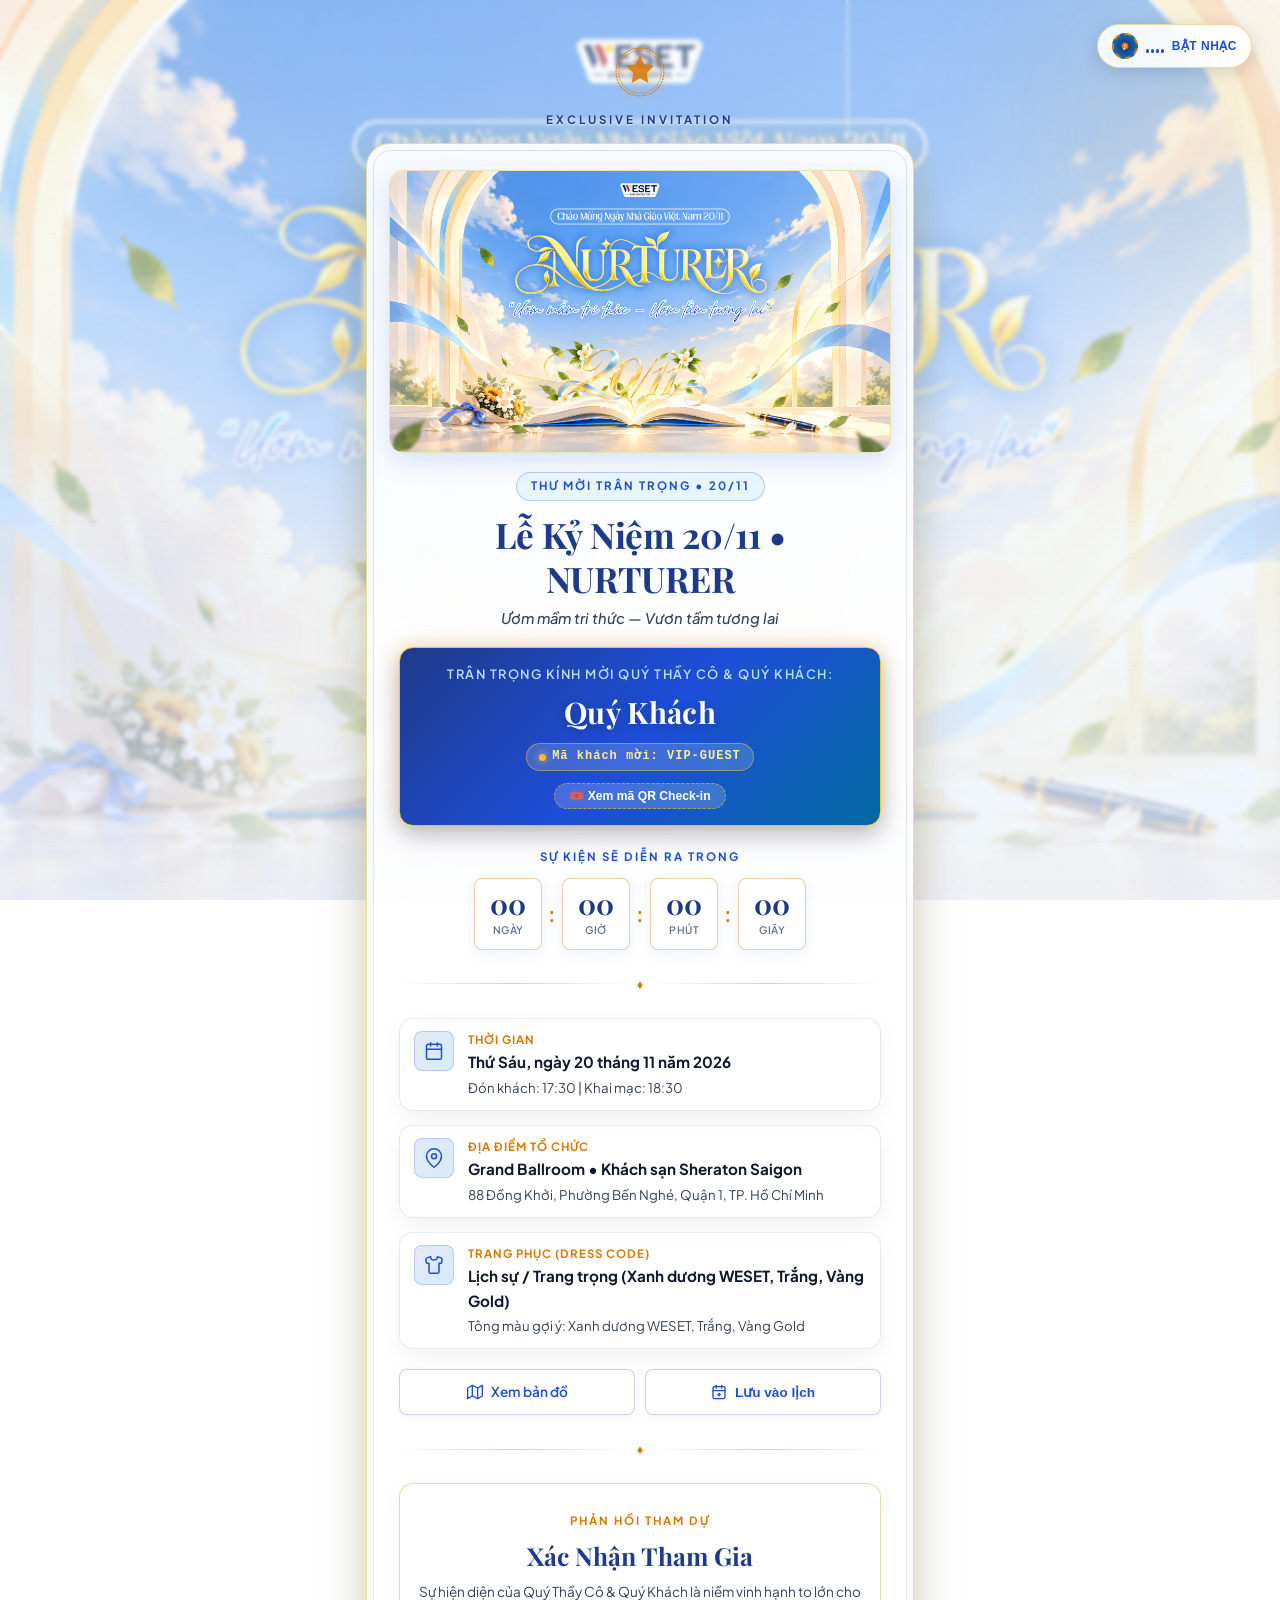
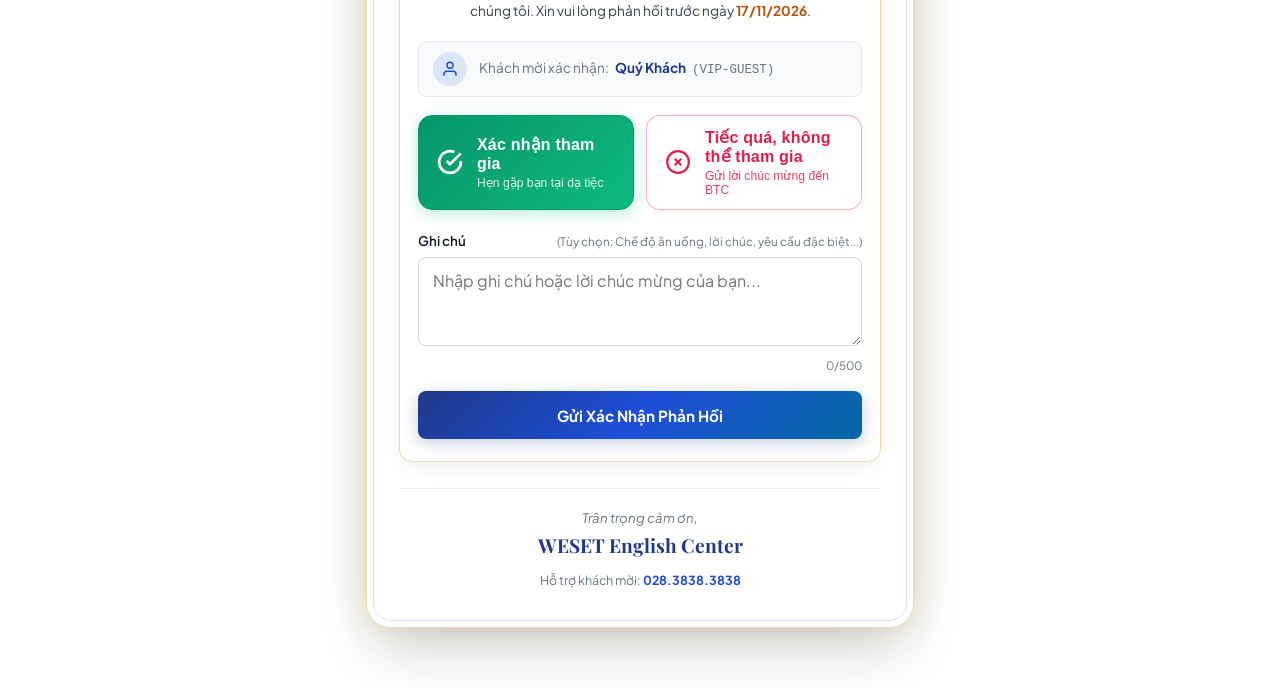
==== index.html @ db68cc49 "Add files via upload" ====
<!DOCTYPE html>
<html lang="vi">
<head>
  <meta charset="UTF-8">
  <meta name="viewport" content="width=device-width, initial-scale=1.0, maximum-scale=5.0">
  <title>Thư Mời 20/11 - NURTURER | WESET English Center</title>
  
  <!-- SEO & OpenGraph Meta Tags for Bulk Email & Social Sharing -->
  <meta name="description" content="NURTURER: Ươm mầm tri thức - Vươn tầm tương lai. Thư mời tham dự Lễ Kỷ Niệm Ngày Nhà Giáo Việt Nam 20/11 - WESET English Center.">
  <meta name="theme-color" content="#1d4ed8">
  
  <!-- OpenGraph / Facebook / Zalo -->
  <meta property="og:type" content="website">
  <meta property="og:url" content="https://yourusername.github.io/InviteTicketWebApp/">
  <meta property="og:title" content="Thư Mời 20/11 - NURTURER | WESET English Center">
  <meta property="og:description" content="Ươm mầm tri thức - Vươn tầm tương lai. Kính mời Quý Thầy Cô & Quý Khách xác nhận RSVP trực tuyến.">
  <meta property="og:image" content="img/KEY VISUAL 2011.png">
  
  <!-- Twitter Card -->
  <meta name="twitter:card" content="summary_large_image">
  <meta name="twitter:title" content="Thư Mời 20/11 - NURTURER | WESET English Center">
  <meta name="twitter:description" content="Ươm mầm tri thức - Vươn tầm tương lai. Kính mời Quý Thầy Cô & Quý Khách xác nhận RSVP trực tuyến.">
  <meta name="twitter:image" content="img/KEY VISUAL 2011.png">

  <!-- Google Fonts: Playfair Display (Serif Elegance) & Plus Jakarta Sans (Clean Modern) -->
  <link rel="preconnect" href="https://fonts.googleapis.com">
  <link rel="preconnect" href="https://fonts.gstatic.com" crossorigin>
  <link href="https://fonts.googleapis.com/css2?family=Playfair+Display:ital,wght@0,500;0,600;0,700;1,400;1,600&family=Plus+Jakarta+Sans:wght@300;400;500;600;700&display=swap" rel="stylesheet">

  <link rel="stylesheet" href="style.css">
</head>
<body>

  <!-- Floating Ambient Particles Background -->
  <div class="ambient-glow bg-glow-1" aria-hidden="true"></div>
  <div class="ambient-glow bg-glow-2" aria-hidden="true"></div>
  <div class="stars-pattern" aria-hidden="true"></div>

  <!-- Floating Audio Toggle Button -->
  <button id="audio-toggle-btn" class="audio-control" aria-label="Bật/Tắt âm nhạc nền" title="Bật/Tắt âm nhạc nền">
    <div class="disc-icon-wrapper">
      <span class="disc-vinyl"></span>
      <span class="music-note">♪</span>
    </div>
    <div class="sound-wave" aria-hidden="true">
      <span class="bar bar-1"></span>
      <span class="bar bar-2"></span>
      <span class="bar bar-3"></span>
      <span class="bar bar-4"></span>
    </div>
    <span class="audio-tooltip" id="audio-tooltip">Âm nhạc</span>
  </button>

  <!-- Background Music Audio Element -->
  <audio id="bg-audio" preload="auto" loop></audio>

  <!-- Main Container -->
  <main class="invitation-wrapper">
    
    <!-- Top Ornamental Monogram / Logo -->
    <header class="header-ornament">
      <div class="seal-badge">
        <svg class="seal-icon" viewBox="0 0 100 100" fill="none" xmlns="http://www.w3.org/2000/svg">
          <circle cx="50" cy="50" r="46" stroke="currentColor" stroke-width="2" stroke-dasharray="4 2"/>
          <circle cx="50" cy="50" r="41" stroke="currentColor" stroke-width="1"/>
          <path d="M50 18L58 35L77 38L63 52L66 71L50 62L34 71L37 52L23 38L42 35L50 18Z" fill="currentColor" opacity="0.85"/>
        </svg>
      </div>
      <p class="eyebrow-text">EXCLUSIVE INVITATION</p>
    </header>

    <!-- Invitation Card -->
    <article class="invitation-card" id="invitation-card">
      <div class="card-border-ornament" aria-hidden="true"></div>

      <!-- Key Visual Artwork Banner -->
      <div class="card-hero-banner">
        <img src="img/KEY VISUAL 2011.png" alt="WESET 20/11 NURTURER - Ươm mầm tri thức, Vươn tầm tương lai" class="hero-banner-img" loading="eager">
      </div>
      
      <!-- Card Header -->
      <section class="card-hero">
        <span class="invitation-tag">THƯ MỜI TRÂN TRỌNG • 20/11</span>
        <h1 class="event-title" id="event-title">NURTURER 2026</h1>
        <p class="event-subtitle" id="event-subtitle">"Ươm mầm tri thức — Vươn tầm tương lai"</p>

        <!-- Dynamic Guest Name Banner (Parsed from URL) -->
        <div class="guest-salutation-box" id="guest-salutation-box">
          <div class="salutation-prefix">Trân trọng kính mời Quý Thầy Cô & Quý Khách:</div>
          <h2 class="guest-name-display" id="guest-name-display">Quý Thầy Cô & Khách Quý</h2>
          <div class="guest-ticket-badge" id="guest-ticket-badge">
            <span class="badge-dot"></span>
            <span class="ticket-code" id="guest-id-display">Mã khách mời: VIP-GUEST</span>
          </div>
          <div class="qr-toggle-wrapper">
            <button type="button" id="btn-show-qr" class="btn-ticket-qr">
              🎟️ Xem mã QR Check-in
            </button>
          </div>
          <div id="ticket-qr-drawer" class="ticket-qr-drawer hidden">
            <img id="qr-code-image" src="" alt="Mã QR Check-in" class="qr-code-img">
            <span class="qr-hint">Xuất trình mã này tại bàn đón tiếp để check-in nhanh</span>
          </div>
        </div>
      </section>

      <!-- Countdown Timer Section -->
      <section class="countdown-section" aria-label="Đếm ngược đến sự kiện">
        <h3 class="section-micro-heading">SỰ KIỆN SẼ DIỄN RA TRONG</h3>
        <div class="countdown-grid" id="countdown-grid">
          <div class="countdown-item">
            <span class="countdown-number" id="cd-days">00</span>
            <span class="countdown-label">Ngày</span>
          </div>
          <div class="countdown-divider">:</div>
          <div class="countdown-item">
            <span class="countdown-number" id="cd-hours">00</span>
            <span class="countdown-label">Giờ</span>
          </div>
          <div class="countdown-divider">:</div>
          <div class="countdown-item">
            <span class="countdown-number" id="cd-minutes">00</span>
            <span class="countdown-label">Phút</span>
          </div>
          <div class="countdown-divider">:</div>
          <div class="countdown-item">
            <span class="countdown-number" id="cd-seconds">00</span>
            <span class="countdown-label">Giây</span>
          </div>
        </div>
      </section>

      <div class="divider-gold" aria-hidden="true">
        <span class="divider-diamond">♦</span>
      </div>

      <!-- Event Logistics Details -->
      <section class="event-details-section">
        <div class="detail-row">
          <div class="detail-icon-box">
            <svg viewBox="0 0 24 24" fill="none" stroke="currentColor" stroke-width="1.8" stroke-linecap="round" stroke-linejoin="round">
              <rect x="3" y="4" width="18" height="18" rx="2" ry="2"></rect>
              <line x1="16" y1="2" x2="16" y2="6"></line>
              <line x1="8" y1="2" x2="8" y2="6"></line>
              <line x1="3" y1="10" x2="21" y2="10"></line>
            </svg>
          </div>
          <div class="detail-content">
            <span class="detail-label">Thời gian</span>
            <strong class="detail-value" id="event-date">Thứ Sáu, ngày 20 tháng 11 năm 2026</strong>
            <span class="detail-sub" id="event-time">Đón khách: 17:30 | Khai tiệc: 18:30</span>
          </div>
        </div>

        <div class="detail-row">
          <div class="detail-icon-box">
            <svg viewBox="0 0 24 24" fill="none" stroke="currentColor" stroke-width="1.8" stroke-linecap="round" stroke-linejoin="round">
              <path d="M21 10c0 7-9 13-9 13s-9-6-9-13a9 9 0 0 1 18 0z"></path>
              <circle cx="12" cy="10" r="3"></circle>
            </svg>
          </div>
          <div class="detail-content">
            <span class="detail-label">Địa điểm tổ chức</span>
            <strong class="detail-value" id="event-venue">Grand Ballroom • Khách sạn Sheraton Saigon</strong>
            <span class="detail-sub" id="event-address">88 Đồng Khởi, Phường Bến Nghé, Quận 1, TP. Hồ Chí Minh</span>
          </div>
        </div>

        <div class="detail-row">
          <div class="detail-icon-box">
            <svg viewBox="0 0 24 24" fill="none" stroke="currentColor" stroke-width="1.8" stroke-linecap="round" stroke-linejoin="round">
              <path d="M20.38 3.46L16 2a4 4 0 0 1-8 0L3.62 3.46a2 2 0 0 0-1.34 2.23l.58 3.47a1 1 0 0 0 .99.84H6v10a2 2 0 0 0 2 2h8a2 2 0 0 0 2-2V10h2.15a1 1 0 0 0 .99-.84l.58-3.47a2 2 0 0 0-1.34-2.23z"></path>
            </svg>
          </div>
          <div class="detail-content">
            <span class="detail-label">Trang phục (Dress Code)</span>
            <strong class="detail-value" id="event-dresscode">Lịch sự / Trang trọng</strong>
            <span class="detail-sub">Tông màu gợi ý: Xanh dương WESET, Trắng, Vàng Gold</span>
          </div>
        </div>

        <!-- Action Links: Google Maps & Add to Calendar -->
        <div class="action-links-grid">
          <a href="#" id="btn-map" target="_blank" rel="noopener noreferrer" class="link-btn link-btn-outline">
            <svg viewBox="0 0 24 24" fill="none" stroke="currentColor" stroke-width="2" stroke-linecap="round" stroke-linejoin="round" class="btn-icon">
              <polygon points="1 6 1 22 8 18 16 22 23 18 23 2 16 6 8 2 1 6"></polygon>
              <line x1="8" y1="2" x2="8" y2="18"></line>
              <line x1="16" y1="6" x2="16" y2="22"></line>
            </svg>
            Xem bản đồ
          </a>
          <button type="button" id="btn-calendar" class="link-btn link-btn-outline">
            <svg viewBox="0 0 24 24" fill="none" stroke="currentColor" stroke-width="2" stroke-linecap="round" stroke-linejoin="round" class="btn-icon">
              <rect x="3" y="4" width="18" height="18" rx="2" ry="2"></rect>
              <line x1="16" y1="2" x2="16" y2="6"></line>
              <line x1="8" y1="2" x2="8" y2="6"></line>
              <line x1="3" y1="10" x2="21" y2="10"></line>
              <line x1="12" y1="14" x2="12" y2="18"></line>
              <line x1="10" y1="16" x2="14" y2="16"></line>
            </svg>
            Lưu vào lịch
          </button>
        </div>
      </section>

      <div class="divider-gold" aria-hidden="true">
        <span class="divider-diamond">♦</span>
      </div>

      <!-- ==================== RSVP SECTION ==================== -->
      <section class="rsvp-section" id="rsvp-container">
        <div class="rsvp-header">
          <span class="rsvp-eyebrow">PHẢN HỒI THAM DỰ</span>
          <h3 class="rsvp-title">Xác Nhận Tham Gia</h3>
          <p class="rsvp-subtitle">
            Sự hiện diện của Quý Thầy Cô & Quý Khách là niềm vinh hạnh to lớn cho chúng tôi. Xin vui lòng phản hồi trước ngày <strong id="rsvp-deadline">17/11/2026</strong>.
          </p>
        </div>

        <!-- RSVP Form (Headless Google Form Integration) -->
        <form id="rsvp-form" class="rsvp-form" novalidate>
          
          <!-- Hidden inputs automatically populated from URL query params -->
          <input type="hidden" id="input-guest-id" name="guest_id" value="">
          <input type="hidden" id="input-guest-name" name="guest_name" value="">
          <input type="hidden" id="input-attendance-status" name="attendance_status" value="">

          <!-- Read-only Guest Identification Preview in Form -->
          <div class="form-guest-preview" id="form-guest-preview">
            <div class="preview-avatar">
              <svg viewBox="0 0 24 24" fill="none" stroke="currentColor" stroke-width="2">
                <path d="M20 21v-2a4 4 0 0 0-4-4H8a4 4 0 0 0-4 4v2"></path>
                <circle cx="12" cy="7" r="4"></circle>
              </svg>
            </div>
            <div class="preview-meta">
              <span class="preview-label">Khách mời xác nhận:</span>
              <span class="preview-name" id="preview-guest-name">Quý Thầy Cô & Khách Quý</span>
              <span class="preview-id" id="preview-guest-id">(Mã: VIP-GUEST)</span>
            </div>
          </div>

          <!-- Optional Manual Name Input (Shown only when opened without ?name= parameter) -->
          <div class="form-group hidden" id="group-manual-name" style="margin-bottom: 16px;">
            <label for="input-manual-name" class="form-label">
              <span>Họ và tên Quý khách:</span>
              <span class="label-hint">(Vui lòng nhập tên)</span>
            </label>
            <input type="text" id="input-manual-name" class="form-control" placeholder="Ví dụ: Nguyễn Văn An" maxlength="100">
          </div>

          <!-- Quick One-Tap Action Buttons -->
          <div class="quick-rsvp-group">
            <button 
              type="button" 
              id="btn-rsvp-accept" 
              class="rsvp-btn rsvp-btn-accept" 
              data-attendance="Tham gia">
              <span class="btn-spinner" aria-hidden="true"></span>
              <span class="btn-content">
                <svg class="btn-rsvp-icon" viewBox="0 0 24 24" fill="none" stroke="currentColor" stroke-width="2.5">
                  <path d="M22 11.08V12a10 10 0 1 1-5.93-9.14"></path>
                  <polyline points="22 4 12 14.01 9 11.01"></polyline>
                </svg>
                <span class="btn-main-text">Xác nhận tham gia</span>
                <span class="btn-sub-text">Hẹn gặp bạn tại dạ tiệc</span>
              </span>
            </button>

            <button 
              type="button" 
              id="btn-rsvp-decline" 
              class="rsvp-btn rsvp-btn-decline" 
              data-attendance="Không thể tham gia">
              <span class="btn-spinner" aria-hidden="true"></span>
              <span class="btn-content">
                <svg class="btn-rsvp-icon" viewBox="0 0 24 24" fill="none" stroke="currentColor" stroke-width="2">
                  <circle cx="12" cy="12" r="10"></circle>
                  <line x1="15" y1="9" x2="9" y2="15"></line>
                  <line x1="9" y1="9" x2="15" y2="15"></line>
                </svg>
                <span class="btn-main-text">Tiếc quá, không thể tham gia</span>
                <span class="btn-sub-text">Gửi lời chúc mừng đến BTC</span>
              </span>
            </button>
          </div>

          <!-- Optional Fields Container -->
          <div class="optional-fields-wrapper" id="optional-fields">
            
            <!-- Ghi chú (Khớp trực tiếp với Google Form) -->
            <div class="form-group">
              <label for="textarea-notes" class="form-label">
                <span>Ghi chú</span>
                <span class="label-hint">(Tùy chọn: Chế độ ăn uống, lời chúc, yêu cầu đặc biệt...)</span>
              </label>
              <textarea 
                id="textarea-notes" 
                name="notes" 
                class="form-control form-textarea" 
                rows="3" 
                placeholder="Nhập ghi chú hoặc lời chúc mừng của bạn..."
                maxlength="500"></textarea>
              <div class="char-counter"><span id="char-count">0</span>/500</div>
            </div>

            <!-- Alternative Explicit Submit Button -->
            <div class="custom-submit-wrapper" id="custom-submit-wrapper">
              <button type="submit" id="btn-submit-rsvp" class="submit-action-btn">
                <span class="btn-spinner" aria-hidden="true"></span>
                <span class="btn-text">Gửi Xác Nhận Phản Hồi</span>
              </button>
            </div>
          </div>

          <!-- Loading & Submission Feedback Area -->
          <div id="form-feedback" class="form-feedback" role="alert" aria-live="polite"></div>
        </form>

        <!-- Post-Submission Confirmed Card (Shown after submitting or if already responded) -->
        <div id="rsvp-submitted-banner" class="submitted-banner hidden">
          <div class="submitted-icon">
            <svg viewBox="0 0 24 24" fill="none" stroke="currentColor" stroke-width="2.5">
              <path d="M22 11.08V12a10 10 0 1 1-5.93-9.14"></path>
              <polyline points="22 4 12 14.01 9 11.01"></polyline>
            </svg>
          </div>
          <h4 class="submitted-title" id="submitted-title">Bạn Đã Phản Hồi RSVP</h4>
          <p class="submitted-text" id="submitted-summary">Cảm ơn bạn đã phản hồi. Chúng tôi đã ghi nhận thông tin tham dự của bạn.</p>
          <button type="button" id="btn-re-edit" class="btn-re-edit">
            Thay đổi lựa chọn phản hồi
          </button>
        </div>

      </section>

      <!-- Footer / Gratitude -->
      <footer class="card-footer">
        <p class="host-line">Trân trọng cảm ơn,</p>
        <p class="host-signature" id="event-host">WESET English Center</p>
        <p class="hotline-help">Hỗ trợ khách mời: <a href="tel:02838383838" class="hotline-link">028.3838.3838</a></p>
      </footer>

    </article>
  </main>

  <!-- ==================== CONFIRMATION MODAL ==================== -->
  <div id="confirmation-modal" class="modal-backdrop hidden" role="dialog" aria-modal="true" aria-labelledby="modal-title">
    <div class="modal-dialog">
      <div class="modal-card">
        <button type="button" class="modal-close-btn" id="modal-close-btn" aria-label="Đóng cửa sổ">&times;</button>
        
        <div class="modal-badge-wrapper">
          <div class="modal-success-circle">
            <svg viewBox="0 0 24 24" fill="none" stroke="currentColor" stroke-width="3" stroke-linecap="round" stroke-linejoin="round">
              <polyline points="20 6 9 17 4 12"></polyline>
            </svg>
          </div>
        </div>

        <h3 class="modal-title" id="modal-title">Cảm Ơn Bạn Đã Xác Nhận!</h3>
        <p class="modal-guest-line" id="modal-guest-name">Kính gửi Quý Khách,</p>
        
        <div class="modal-status-box" id="modal-status-box">
          <!-- Filled dynamically by script.js -->
        </div>

        <p class="modal-closing-note">
          Thông tin phản hồi của bạn đã được chuyển tới Ban Tổ Chức. Chúc bạn một ngày tuyệt vời và hẹn gặp lại trong sự kiện!
        </p>

        <div class="modal-actions">
          <button type="button" class="modal-btn modal-btn-primary" id="modal-btn-calendar">
            <svg viewBox="0 0 24 24" fill="none" stroke="currentColor" stroke-width="2" class="modal-btn-icon">
              <rect x="3" y="4" width="18" height="18" rx="2" ry="2"></rect>
              <line x1="16" y1="2" x2="16" y2="6"></line>
              <line x1="8" y1="2" x2="8" y2="6"></line>
              <line x1="3" y1="10" x2="21" y2="10"></line>
            </svg>
            Lưu vào Lịch Nhắc
          </button>
          <button type="button" class="modal-btn modal-btn-secondary" id="modal-btn-done">
            Đã hiểu & Hoàn tất
          </button>
        </div>
      </div>
    </div>
  </div>

  <!-- Toast Notification Container -->
  <div id="toast-container" class="toast-container" aria-live="polite"></div>

  <!-- Application Logic -->
  <script src="script.js"></script>
</body>
</html>
---- style.css ----
/* ==========================================================================
   WESET 20/11 "NURTURER" INVITATION & RSVP STYLESHEET
   Aesthetic: Ethereal Luminous Sky Blue, Sunlight Gold & Elegant Glassmorphism
   Designed to seamlessly blend with img/KEY VISUAL 2011.png
   ========================================================================== */

/* --------------------------------------------------------------------------
   1. CSS Custom Properties / Design Tokens
   -------------------------------------------------------------------------- */
:root {
  /* Brand Colors from Key Visual */
  --weset-blue: #1d4ed8;
  --weset-blue-dark: #1e3a8a;
  --weset-blue-light: #60a5fa;
  --weset-sky: #0284c7;
  --weset-sky-light: #e0f2fe;

  /* Radiant Sunlight Gold */
  --gold-primary: #d97706;
  --gold-light: #fbbf24;
  --gold-dark: #b45309;
  --gold-accent: #f59e0b;
  --gold-glow: rgba(245, 158, 11, 0.35);
  --gold-gradient: linear-gradient(135deg, #f59e0b 0%, #d97706 50%, #b45309 100%);
  --blue-gradient: linear-gradient(135deg, #1d4ed8 0%, #0284c7 100%);
  --royal-gradient: linear-gradient(135deg, #1e3a8a 0%, #1d4ed8 50%, #0369a1 100%);

  /* Backgrounds & Glassmorphism Surfaces */
  --bg-overlay: rgba(240, 246, 255, 0.55);
  --card-bg: rgba(255, 255, 255, 0.90);
  --card-border: rgba(212, 175, 55, 0.45);
  --card-border-inner: rgba(29, 78, 216, 0.15);
  --surface-row: rgba(255, 255, 255, 0.85);
  --surface-row-border: rgba(226, 232, 240, 0.9);
  
  /* Form Inputs */
  --input-bg: #ffffff;
  --input-border: #cbd5e1;
  --input-focus-border: #2563eb;
  --input-focus-glow: rgba(37, 99, 235, 0.18);

  /* Typography Colors (High-Contrast Slate on Luminous Glass) */
  --text-main: #0f172a;       /* Slate 900 */
  --text-body: #334155;       /* Slate 700 */
  --text-muted: #64748b;      /* Slate 500 */
  --text-light: #ffffff;
  --text-gold: #b45309;

  /* State Colors */
  --color-success: #059669;
  --color-success-bg: rgba(16, 185, 129, 0.12);
  --color-success-border: rgba(16, 185, 129, 0.4);
  --color-decline: #e11d48;
  --color-decline-bg: rgba(244, 63, 94, 0.08);
  --color-decline-border: rgba(244, 63, 94, 0.35);

  /* Typography */
  --font-serif: 'Playfair Display', Georgia, serif;
  --font-sans: 'Plus Jakarta Sans', -apple-system, BlinkMacSystemFont, "Segoe UI", Roboto, sans-serif;

  /* Radii & Shadows */
  --radius-sm: 8px;
  --radius-md: 14px;
  --radius-lg: 24px;
  --radius-full: 9999px;
  --shadow-card: 0 25px 60px -10px rgba(15, 23, 42, 0.22), 0 0 35px rgba(212, 175, 55, 0.25);
  --shadow-soft: 0 8px 24px -4px rgba(15, 23, 42, 0.08);
  --shadow-btn: 0 8px 20px -4px rgba(217, 119, 6, 0.35);

  /* Transitions */
  --transition-fast: 0.18s ease;
  --transition-normal: 0.28s cubic-bezier(0.16, 1, 0.3, 1);
}

/* --------------------------------------------------------------------------
   2. Base Reset & Fixed Background Setup
   -------------------------------------------------------------------------- */
*, *::before, *::after {
  box-sizing: border-box;
  margin: 0;
  padding: 0;
}

html {
  font-size: 16px;
  scroll-behavior: smooth;
  -webkit-text-size-adjust: 100%;
}

body {
  font-family: var(--font-sans);
  color: var(--text-main);
  min-height: 100vh;
  line-height: 1.6;
  overflow-x: hidden;
  position: relative;
  -webkit-font-smoothing: antialiased;
  -moz-osx-font-smoothing: grayscale;
}

/* Fixed Fullscreen Background Image with Smooth Parallax */
body::before {
  content: "";
  position: fixed;
  inset: 0;
  background-image: url('img/KEY VISUAL 2011.png');
  background-position: center top;
  background-repeat: no-repeat;
  background-size: cover;
  z-index: -2;
  transform: translateZ(0); /* Hardware Acceleration */
}

/* Atmospheric Sun-Ray & Sky Tint Gradient Overlay */
body::after {
  content: "";
  position: fixed;
  inset: 0;
  background: linear-gradient(
    180deg,
    rgba(240, 246, 255, 0.35) 0%,
    rgba(240, 246, 255, 0.55) 40%,
    rgba(235, 243, 255, 0.82) 100%
  );
  backdrop-filter: blur(2px);
  -webkit-backdrop-filter: blur(2px);
  z-index: -1;
  pointer-events: none;
}

/* Ambient Floating Particles */
.ambient-glow {
  position: fixed;
  border-radius: 50%;
  filter: blur(80px);
  pointer-events: none;
  z-index: 0;
  opacity: 0.45;
  animation: pulse-glow 9s ease-in-out infinite alternate;
}

.bg-glow-1 {
  width: 380px;
  height: 380px;
  top: -60px;
  right: -80px;
  background: radial-gradient(circle, rgba(245, 158, 11, 0.35) 0%, rgba(245, 158, 11, 0) 70%);
}

.bg-glow-2 {
  width: 420px;
  height: 420px;
  bottom: 60px;
  left: -120px;
  background: radial-gradient(circle, rgba(29, 78, 216, 0.25) 0%, rgba(2, 132, 199, 0) 70%);
}

.stars-pattern {
  position: fixed;
  inset: 0;
  background-image: radial-gradient(rgba(217, 119, 6, 0.12) 1px, transparent 1px);
  background-size: 36px 36px;
  pointer-events: none;
  z-index: 0;
  opacity: 0.5;
}

@keyframes pulse-glow {
  0% { transform: scale(1) translate(0, 0); opacity: 0.35; }
  100% { transform: scale(1.15) translate(15px, 20px); opacity: 0.55; }
}

/* --------------------------------------------------------------------------
   3. Floating Audio Toggle Controller
   -------------------------------------------------------------------------- */
.audio-control {
  position: fixed;
  top: 18px;
  right: 18px;
  z-index: 100;
  display: flex;
  align-items: center;
  gap: 8px;
  padding: 8px 14px;
  background: rgba(255, 255, 255, 0.88);
  backdrop-filter: blur(14px);
  -webkit-backdrop-filter: blur(14px);
  border: 1.5px solid var(--card-border);
  border-radius: var(--radius-full);
  color: var(--weset-blue);
  cursor: pointer;
  box-shadow: 0 4px 18px rgba(15, 23, 42, 0.15);
  transition: all var(--transition-normal);
}

.audio-control:hover {
  transform: translateY(-2px);
  background: #ffffff;
  border-color: var(--gold-primary);
  box-shadow: 0 6px 22px rgba(29, 78, 216, 0.2);
}

.disc-icon-wrapper {
  position: relative;
  width: 26px;
  height: 26px;
  display: grid;
  place-items: center;
}

.disc-vinyl {
  width: 100%;
  height: 100%;
  border-radius: 50%;
  border: 2px dashed var(--gold-primary);
  background: radial-gradient(circle, var(--gold-primary) 20%, #1e3a8a 25%, #0284c7 100%);
  transition: transform 0.5s ease;
}

.audio-control.is-playing .disc-vinyl {
  animation: spin 3.5s linear infinite;
}

.music-note {
  position: absolute;
  font-size: 11px;
  color: #ffffff;
  font-weight: 700;
  pointer-events: none;
}

.sound-wave {
  display: flex;
  align-items: flex-end;
  gap: 2px;
  height: 14px;
}

.sound-wave .bar {
  width: 3px;
  height: 4px;
  background-color: var(--weset-blue);
  border-radius: 2px;
  transition: height 0.2s ease;
}

.audio-control.is-playing .sound-wave .bar-1 { animation: wave 1.1s ease-in-out infinite alternate; }
.audio-control.is-playing .sound-wave .bar-2 { animation: wave 0.8s ease-in-out infinite alternate 0.2s; }
.audio-control.is-playing .sound-wave .bar-3 { animation: wave 1.3s ease-in-out infinite alternate 0.4s; }
.audio-control.is-playing .sound-wave .bar-4 { animation: wave 0.9s ease-in-out infinite alternate 0.1s; }

.audio-tooltip {
  font-size: 0.75rem;
  font-weight: 700;
  letter-spacing: 0.5px;
  text-transform: uppercase;
  color: var(--weset-blue);
}

@keyframes spin {
  from { transform: rotate(0deg); }
  to { transform: rotate(360deg); }
}

@keyframes wave {
  0% { height: 4px; }
  100% { height: 14px; }
}

/* --------------------------------------------------------------------------
   4. Main Invitation Container & Header Ornament
   -------------------------------------------------------------------------- */
.invitation-wrapper {
  position: relative;
  z-index: 1;
  width: 100%;
  max-width: 580px;
  margin: 0 auto;
  padding: 24px 16px 60px 16px;
}

.header-ornament {
  text-align: center;
  margin-bottom: 14px;
  padding-top: 10px;
}

.seal-badge {
  display: inline-block;
  width: 52px;
  height: 52px;
  color: var(--gold-primary);
  filter: drop-shadow(0 2px 8px var(--gold-glow));
}

.seal-icon {
  width: 100%;
  height: 100%;
}

.eyebrow-text {
  font-size: 0.72rem;
  letter-spacing: 3px;
  text-transform: uppercase;
  color: var(--weset-blue-dark);
  font-weight: 700;
  margin-top: 6px;
  text-shadow: 0 1px 2px rgba(255, 255, 255, 0.8);
}

/* --------------------------------------------------------------------------
   5. Invitation Card (Luminous Glassmorphism)
   -------------------------------------------------------------------------- */
.invitation-card {
  position: relative;
  background: var(--card-bg);
  backdrop-filter: blur(28px);
  -webkit-backdrop-filter: blur(28px);
  border-radius: var(--radius-lg);
  border: 1.5px solid var(--card-border);
  box-shadow: var(--shadow-card);
  padding: 28px 20px;
  overflow: hidden;
}

/* Inner Gold Accent Line */
.card-border-ornament {
  position: absolute;
  inset: 6px;
  border: 1px solid var(--card-border-inner);
  border-radius: calc(var(--radius-lg) - 6px);
  pointer-events: none;
}

/* Hero Key Visual Banner inside Card */
.card-hero-banner {
  margin: -10px -10px 18px -10px;
  border-radius: var(--radius-md);
  overflow: hidden;
  box-shadow: 0 10px 25px rgba(29, 78, 216, 0.15);
  border: 1.5px solid rgba(212, 175, 55, 0.35);
}

.hero-banner-img {
  width: 100%;
  height: auto;
  display: block;
  transition: transform 0.4s ease;
}

.card-hero-banner:hover .hero-banner-img {
  transform: scale(1.02);
}

/* --------------------------------------------------------------------------
   6. Card Hero Section & Personalized Greeting
   -------------------------------------------------------------------------- */
.card-hero {
  text-align: center;
  margin-bottom: 22px;
}

.invitation-tag {
  display: inline-block;
  font-size: 0.72rem;
  font-weight: 700;
  letter-spacing: 2px;
  text-transform: uppercase;
  color: var(--weset-blue);
  border: 1px solid rgba(29, 78, 216, 0.25);
  padding: 4px 14px;
  border-radius: var(--radius-full);
  background: rgba(224, 242, 254, 0.75);
  margin-bottom: 12px;
}

.event-title {
  font-family: var(--font-serif);
  font-size: clamp(1.75rem, 5vw, 2.2rem);
  font-weight: 700;
  line-height: 1.25;
  color: var(--weset-blue-dark);
  margin-bottom: 6px;
  letter-spacing: -0.3px;
}

.event-subtitle {
  font-size: 0.92rem;
  color: var(--text-body);
  font-weight: 500;
  max-width: 460px;
  margin: 0 auto 18px auto;
  line-height: 1.5;
  font-style: italic;
}

/* Guest Personalization Salutation Box (Royal Blue & Gold Gradient) */
.guest-salutation-box {
  background: var(--royal-gradient);
  border: 1.5px solid var(--gold-light);
  border-radius: var(--radius-md);
  padding: 16px 14px;
  margin-top: 10px;
  position: relative;
  box-shadow: 0 10px 25px rgba(30, 58, 138, 0.28), 0 0 20px var(--gold-glow);
  color: #ffffff;
}

.salutation-prefix {
  font-size: 0.8rem;
  color: #bfdbfe; /* Light Sky */
  text-transform: uppercase;
  letter-spacing: 1.5px;
  font-weight: 600;
}

.guest-name-display {
  font-family: var(--font-serif);
  font-size: clamp(1.4rem, 4.5vw, 1.85rem);
  font-weight: 700;
  color: #ffffff;
  margin: 4px 0 6px 0;
  letter-spacing: 0.3px;
  word-break: break-word;
  text-shadow: 0 2px 8px rgba(0, 0, 0, 0.25);
}

.guest-ticket-badge {
  display: inline-flex;
  align-items: center;
  gap: 6px;
  background: rgba(255, 255, 255, 0.16);
  backdrop-filter: blur(6px);
  border: 1px solid rgba(251, 191, 36, 0.5);
  padding: 3px 12px;
  border-radius: var(--radius-full);
}

.badge-dot {
  width: 7px;
  height: 7px;
  border-radius: 50%;
  background-color: var(--gold-light);
  box-shadow: 0 0 8px var(--gold-light);
}

.ticket-code {
  font-size: 0.75rem;
  font-family: monospace;
  color: #fef08a; /* Warm light yellow */
  letter-spacing: 1px;
  font-weight: 600;
}

.qr-toggle-wrapper {
  margin-top: 10px;
}

.btn-ticket-qr {
  display: inline-flex;
  align-items: center;
  gap: 6px;
  background: rgba(255, 255, 255, 0.18);
  border: 1px dashed rgba(251, 191, 36, 0.6);
  color: #ffffff;
  font-size: 0.76rem;
  font-weight: 600;
  padding: 5px 14px;
  border-radius: var(--radius-full);
  cursor: pointer;
  transition: all var(--transition-fast);
}

.btn-ticket-qr:hover {
  background: rgba(255, 255, 255, 0.28);
  border-color: var(--gold-light);
}

.ticket-qr-drawer {
  margin-top: 12px;
  padding: 14px;
  background: #ffffff;
  border-radius: var(--radius-sm);
  display: flex;
  flex-direction: column;
  align-items: center;
  animation: fadeIn 0.3s ease;
  box-shadow: 0 4px 15px rgba(0, 0, 0, 0.15);
}

.qr-code-img {
  width: 140px;
  height: 140px;
  display: block;
}

.qr-hint {
  font-size: 0.75rem;
  color: #64748b;
  margin-top: 8px;
  text-align: center;
}

/* --------------------------------------------------------------------------
   7. Countdown Section
   -------------------------------------------------------------------------- */
.countdown-section {
  text-align: center;
  margin: 22px 0;
}

.section-micro-heading {
  font-size: 0.72rem;
  letter-spacing: 2px;
  text-transform: uppercase;
  color: var(--weset-blue);
  margin-bottom: 12px;
  font-weight: 700;
}

.countdown-grid {
  display: flex;
  align-items: center;
  justify-content: center;
  gap: 6px;
}

.countdown-item {
  background: #ffffff;
  border: 1.5px solid rgba(217, 119, 6, 0.35);
  border-radius: var(--radius-sm);
  padding: 8px 10px;
  min-width: 58px;
  text-align: center;
  box-shadow: 0 4px 14px rgba(29, 78, 216, 0.08);
}

.countdown-number {
  display: block;
  font-family: var(--font-serif);
  font-size: 1.5rem;
  font-weight: 700;
  color: var(--weset-blue-dark);
  line-height: 1.1;
}

.countdown-label {
  display: block;
  font-size: 0.65rem;
  text-transform: uppercase;
  color: var(--text-muted);
  letter-spacing: 0.5px;
  margin-top: 2px;
  font-weight: 600;
}

.countdown-divider {
  font-size: 1.25rem;
  font-weight: 700;
  color: var(--gold-primary);
}

/* Ornamental Divider */
.divider-gold {
  display: flex;
  align-items: center;
  justify-content: center;
  margin: 24px 0;
  position: relative;
}

.divider-gold::before,
.divider-gold::after {
  content: "";
  flex: 1;
  height: 1px;
  background: linear-gradient(90deg, transparent, rgba(217, 119, 6, 0.4), transparent);
}

.divider-diamond {
  color: var(--gold-primary);
  padding: 0 10px;
  font-size: 0.8rem;
}

/* --------------------------------------------------------------------------
   8. Event Details Section
   -------------------------------------------------------------------------- */
.event-details-section {
  display: flex;
  flex-direction: column;
  gap: 14px;
}

.detail-row {
  display: flex;
  align-items: flex-start;
  gap: 14px;
  padding: 12px 14px;
  background: var(--surface-row);
  border-radius: var(--radius-md);
  border: 1px solid var(--surface-row-border);
  box-shadow: var(--shadow-soft);
}

.detail-icon-box {
  width: 40px;
  height: 40px;
  min-width: 40px;
  border-radius: var(--radius-sm);
  background: linear-gradient(135deg, rgba(29, 78, 216, 0.12) 0%, rgba(2, 132, 199, 0.16) 100%);
  color: var(--weset-blue);
  display: grid;
  place-items: center;
  border: 1px solid rgba(29, 78, 216, 0.2);
}

.detail-icon-box svg {
  width: 20px;
  height: 20px;
}

.detail-content {
  display: flex;
  flex-direction: column;
}

.detail-label {
  font-size: 0.72rem;
  text-transform: uppercase;
  letter-spacing: 1px;
  color: var(--gold-primary);
  font-weight: 700;
}

.detail-value {
  font-size: 0.95rem;
  color: var(--text-main);
  font-weight: 700;
  margin-top: 1px;
}

.detail-sub {
  font-size: 0.83rem;
  color: var(--text-body);
  margin-top: 2px;
}

/* Action Links: Map & Calendar */
.action-links-grid {
  display: grid;
  grid-template-columns: 1fr 1fr;
  gap: 10px;
  margin-top: 6px;
}

.link-btn {
  display: inline-flex;
  align-items: center;
  justify-content: center;
  gap: 8px;
  padding: 11px 12px;
  font-size: 0.85rem;
  font-weight: 600;
  border-radius: var(--radius-sm);
  text-decoration: none;
  cursor: pointer;
  transition: all var(--transition-fast);
  border: 1.5px solid rgba(29, 78, 216, 0.25);
  background: #ffffff;
  color: var(--weset-blue);
  box-shadow: 0 2px 8px rgba(15, 23, 42, 0.05);
}

.link-btn:hover {
  background: var(--weset-sky-light);
  border-color: var(--weset-blue);
  transform: translateY(-1px);
}

.link-btn .btn-icon {
  width: 16px;
  height: 16px;
}

/* --------------------------------------------------------------------------
   9. RSVP Section & Form
   -------------------------------------------------------------------------- */
.rsvp-section {
  position: relative;
  background: rgba(255, 255, 255, 0.95);
  border: 1.5px solid var(--card-border);
  border-radius: var(--radius-md);
  padding: 22px 18px;
  margin-top: 10px;
  box-shadow: var(--shadow-soft);
}

.rsvp-header {
  text-align: center;
  margin-bottom: 20px;
}

.rsvp-eyebrow {
  font-size: 0.72rem;
  font-weight: 700;
  letter-spacing: 2px;
  text-transform: uppercase;
  color: var(--gold-primary);
}

.rsvp-title {
  font-family: var(--font-serif);
  font-size: 1.55rem;
  font-weight: 700;
  color: var(--weset-blue-dark);
  margin: 4px 0 6px 0;
}

.rsvp-subtitle {
  font-size: 0.85rem;
  color: var(--text-body);
  line-height: 1.45;
}

.rsvp-subtitle strong {
  color: var(--gold-dark);
}

/* Guest Preview Row inside RSVP */
.form-guest-preview {
  display: flex;
  align-items: center;
  gap: 12px;
  background: #f8fafc;
  border: 1px solid #e2e8f0;
  border-radius: var(--radius-sm);
  padding: 10px 14px;
  margin-bottom: 18px;
}

.preview-avatar {
  width: 34px;
  height: 34px;
  border-radius: 50%;
  background: rgba(29, 78, 216, 0.12);
  color: var(--weset-blue);
  display: grid;
  place-items: center;
}

.preview-avatar svg {
  width: 18px;
  height: 18px;
}

.preview-meta {
  display: flex;
  flex-wrap: wrap;
  align-items: baseline;
  gap: 6px;
  font-size: 0.85rem;
}

.preview-label {
  color: var(--text-muted);
}

.preview-name {
  font-weight: 700;
  color: var(--weset-blue-dark);
}

.preview-id {
  font-size: 0.78rem;
  color: var(--text-muted);
  font-family: monospace;
}

/* Quick One-Tap RSVP Buttons */
.quick-rsvp-group {
  display: flex;
  flex-direction: column;
  gap: 12px;
  margin-bottom: 20px;
}

.rsvp-btn {
  position: relative;
  display: flex;
  align-items: center;
  justify-content: center;
  width: 100%;
  min-height: 58px;
  padding: 12px 18px;
  border-radius: var(--radius-md);
  border: 1.5px solid transparent;
  cursor: pointer;
  transition: all var(--transition-normal);
  text-align: left;
  user-select: none;
  -webkit-tap-highlight-color: transparent;
}

.rsvp-btn:hover {
  transform: translateY(-2px);
}

.rsvp-btn:active {
  transform: scale(0.985);
}

.rsvp-btn .btn-content {
  display: grid;
  grid-template-columns: 28px 1fr;
  grid-template-rows: auto auto;
  column-gap: 12px;
  align-items: center;
  width: 100%;
}

.btn-rsvp-icon {
  grid-row: 1 / span 2;
  width: 26px;
  height: 26px;
}

.btn-main-text {
  font-size: 1rem;
  font-weight: 700;
  letter-spacing: 0.2px;
  line-height: 1.2;
}

.btn-sub-text {
  font-size: 0.76rem;
  opacity: 0.85;
  margin-top: 2px;
}

/* Accept Button (Emerald Green & Gold Gradient) */
.rsvp-btn-accept {
  background: linear-gradient(135deg, #059669 0%, #10b981 100%);
  border-color: #059669;
  color: #ffffff;
  box-shadow: 0 4px 16px rgba(16, 185, 129, 0.28);
}

.rsvp-btn-accept:hover {
  background: linear-gradient(135deg, #047857 0%, #059669 100%);
  box-shadow: 0 6px 20px rgba(16, 185, 129, 0.38);
}

.rsvp-btn-accept.is-selected {
  background: linear-gradient(135deg, #047857 0%, #065f46 100%);
  border-color: #34d399;
  box-shadow: 0 8px 24px rgba(16, 185, 129, 0.45);
}

/* Decline Button */
.rsvp-btn-decline {
  background: #ffffff;
  border-color: rgba(244, 63, 94, 0.4);
  color: #e11d48;
  box-shadow: 0 2px 8px rgba(244, 63, 94, 0.08);
}

.rsvp-btn-decline:hover {
  background: rgba(244, 63, 94, 0.08);
  border-color: var(--color-decline);
}

.rsvp-btn-decline.is-selected {
  background: #f43f5e;
  border-color: #e11d48;
  color: #ffffff;
  box-shadow: 0 6px 20px rgba(244, 63, 94, 0.25);
}

/* Disabled & Loading Button States */
.rsvp-btn:disabled,
.submit-action-btn:disabled {
  opacity: 0.55;
  cursor: not-allowed;
  transform: none !important;
}

/* Spinner */
.btn-spinner {
  display: none;
  width: 20px;
  height: 20px;
  border: 2px solid rgba(255, 255, 255, 0.35);
  border-top-color: #ffffff;
  border-radius: 50%;
  animation: spin 0.8s linear infinite;
  margin-right: 8px;
}

.rsvp-btn.is-loading .btn-spinner,
.submit-action-btn.is-loading .btn-spinner {
  display: inline-block;
}

.rsvp-btn.is-loading .btn-rsvp-icon,
.submit-action-btn.is-loading .btn-text {
  display: none;
}

/* Form Inputs */
.form-group {
  margin-bottom: 16px;
}

.form-label {
  display: flex;
  justify-content: space-between;
  align-items: baseline;
  font-size: 0.83rem;
  font-weight: 600;
  color: var(--text-main);
  margin-bottom: 6px;
}

.label-hint {
  font-size: 0.73rem;
  font-weight: 400;
  color: var(--text-muted);
}

.select-wrapper {
  position: relative;
}

.form-control {
  width: 100%;
  padding: 12px 14px;
  font-size: 16px; /* 16px prevents iOS Safari from auto-zooming on focus */
  font-family: var(--font-sans);
  color: var(--text-main);
  background: var(--input-bg);
  border: 1.5px solid var(--input-border);
  border-radius: var(--radius-sm);
  outline: none;
  transition: border-color var(--transition-fast), box-shadow var(--transition-fast);
}

.form-control:focus {
  border-color: var(--input-focus-border);
  box-shadow: 0 0 0 3px var(--input-focus-glow);
}

.form-select {
  appearance: none;
  -webkit-appearance: none;
  padding-right: 36px;
  cursor: pointer;
}

.form-select option {
  background-color: #ffffff;
  color: var(--text-main);
}

.select-chevron {
  position: absolute;
  right: 14px;
  top: 50%;
  transform: translateY(-50%);
  font-size: 0.65rem;
  color: var(--weset-blue);
  pointer-events: none;
}

.form-textarea {
  resize: vertical;
  min-height: 80px;
}

.char-counter {
  text-align: right;
  font-size: 0.72rem;
  color: var(--text-muted);
  margin-top: 4px;
}

/* Explicit Custom Submit Button */
.custom-submit-wrapper {
  margin-top: 14px;
}

.submit-action-btn {
  display: flex;
  align-items: center;
  justify-content: center;
  width: 100%;
  min-height: 48px;
  padding: 12px 20px;
  font-family: var(--font-sans);
  font-size: 0.95rem;
  font-weight: 700;
  color: #ffffff;
  background: var(--royal-gradient);
  border: none;
  border-radius: var(--radius-sm);
  cursor: pointer;
  box-shadow: 0 4px 15px rgba(30, 58, 138, 0.25);
  transition: all var(--transition-fast);
}

.submit-action-btn:hover {
  transform: translateY(-1px);
  filter: brightness(1.1);
  box-shadow: 0 6px 20px rgba(30, 58, 138, 0.35);
}

.submit-action-btn:active {
  transform: scale(0.985);
}

/* Form Feedback Area */
.form-feedback {
  margin-top: 12px;
  padding: 10px 14px;
  font-size: 0.85rem;
  border-radius: var(--radius-sm);
  display: none;
  text-align: center;
}

.form-feedback.is-visible {
  display: block;
}

.form-feedback.is-error {
  background: rgba(239, 68, 68, 0.12);
  border: 1px solid rgba(239, 68, 68, 0.35);
  color: #b91c1c;
}

.form-feedback.is-success {
  background: var(--color-success-bg);
  border: 1px solid var(--color-success-border);
  color: var(--color-success);
}

/* Post-Submission Banner */
.submitted-banner {
  text-align: center;
  padding: 24px 16px;
  background: rgba(16, 185, 129, 0.08);
  border: 1.5px solid rgba(16, 185, 129, 0.35);
  border-radius: var(--radius-md);
  margin-top: 10px;
  animation: fadeIn 0.4s ease;
}

.submitted-icon {
  width: 52px;
  height: 52px;
  margin: 0 auto 12px auto;
  border-radius: 50%;
  background: #10b981;
  color: #ffffff;
  display: grid;
  place-items: center;
  box-shadow: 0 0 20px rgba(16, 185, 129, 0.35);
}

.submitted-icon svg {
  width: 28px;
  height: 28px;
}

.submitted-title {
  font-family: var(--font-serif);
  font-size: 1.3rem;
  font-weight: 700;
  color: var(--weset-blue-dark);
  margin-bottom: 6px;
}

.submitted-text {
  font-size: 0.9rem;
  color: var(--text-body);
  line-height: 1.5;
  margin-bottom: 16px;
}

.btn-re-edit {
  background: #ffffff;
  border: 1px dashed var(--weset-blue);
  color: var(--weset-blue);
  font-size: 0.8rem;
  font-weight: 600;
  padding: 7px 16px;
  border-radius: var(--radius-full);
  cursor: pointer;
  transition: all var(--transition-fast);
}

.btn-re-edit:hover {
  background: var(--weset-sky-light);
}

/* --------------------------------------------------------------------------
   10. Card Footer
   -------------------------------------------------------------------------- */
.card-footer {
  text-align: center;
  margin-top: 26px;
  padding-top: 18px;
  border-top: 1px solid rgba(0, 0, 0, 0.08);
}

.host-line {
  font-size: 0.82rem;
  color: var(--text-muted);
  font-style: italic;
}

.host-signature {
  font-family: var(--font-serif);
  font-size: 1.2rem;
  color: var(--weset-blue-dark);
  font-weight: 700;
  margin-top: 2px;
}

.hotline-help {
  font-size: 0.78rem;
  color: var(--text-muted);
  margin-top: 10px;
}

.hotline-link {
  color: var(--weset-blue);
  text-decoration: none;
  font-weight: 700;
}

.hotline-link:hover {
  text-decoration: underline;
}

/* --------------------------------------------------------------------------
   11. Confirmation Modal (Luminous Elegance)
   -------------------------------------------------------------------------- */
.modal-backdrop {
  position: fixed;
  inset: 0;
  z-index: 1000;
  background: rgba(15, 23, 42, 0.6);
  backdrop-filter: blur(8px);
  -webkit-backdrop-filter: blur(8px);
  display: flex;
  align-items: center;
  justify-content: center;
  padding: 20px;
  opacity: 1;
  visibility: visible;
  transition: opacity 0.3s ease, visibility 0.3s ease;
}

.modal-backdrop.hidden {
  opacity: 0;
  visibility: hidden;
  pointer-events: none;
}

.modal-dialog {
  width: 100%;
  max-width: 440px;
  transform: translateY(0);
  transition: transform 0.35s cubic-bezier(0.16, 1, 0.3, 1);
}

.modal-backdrop.hidden .modal-dialog {
  transform: translateY(30px) scale(0.95);
}

.modal-card {
  position: relative;
  background: linear-gradient(165deg, #ffffff 0%, #f0f7ff 100%);
  border: 1.5px solid var(--gold-light);
  border-radius: var(--radius-lg);
  padding: 28px 22px;
  text-align: center;
  box-shadow: 0 30px 60px rgba(15, 23, 42, 0.3), 0 0 40px var(--gold-glow);
}

.modal-close-btn {
  position: absolute;
  top: 14px;
  right: 16px;
  background: none;
  border: none;
  font-size: 1.6rem;
  color: var(--text-muted);
  cursor: pointer;
  line-height: 1;
  transition: color var(--transition-fast);
}

.modal-close-btn:hover {
  color: var(--text-main);
}

.modal-badge-wrapper {
  margin-bottom: 14px;
}

.modal-success-circle {
  width: 58px;
  height: 58px;
  margin: 0 auto;
  border-radius: 50%;
  background: linear-gradient(135deg, #059669 0%, #10b981 100%);
  color: #ffffff;
  display: grid;
  place-items: center;
  box-shadow: 0 0 25px rgba(16, 185, 129, 0.4);
  animation: popIn 0.4s cubic-bezier(0.175, 0.885, 0.32, 1.275);
}

.modal-success-circle svg {
  width: 30px;
  height: 30px;
}

.modal-title {
  font-family: var(--font-serif);
  font-size: 1.45rem;
  font-weight: 700;
  color: var(--weset-blue-dark);
  margin-bottom: 4px;
}

.modal-guest-line {
  font-size: 0.95rem;
  color: var(--gold-dark);
  font-weight: 700;
  margin-bottom: 12px;
}

.modal-status-box {
  background: #ffffff;
  border: 1px solid #e2e8f0;
  border-radius: var(--radius-sm);
  padding: 12px;
  font-size: 0.86rem;
  color: var(--text-body);
  margin-bottom: 14px;
  text-align: left;
  box-shadow: 0 2px 8px rgba(0, 0, 0, 0.04);
}

.status-row {
  display: flex;
  justify-content: space-between;
  padding: 3px 0;
}

.status-label {
  color: var(--text-muted);
}

.status-value {
  font-weight: 700;
  color: var(--text-main);
}

.modal-closing-note {
  font-size: 0.82rem;
  color: var(--text-body);
  line-height: 1.45;
  margin-bottom: 20px;
}

.modal-actions {
  display: flex;
  flex-direction: column;
  gap: 10px;
}

.modal-btn {
  width: 100%;
  min-height: 44px;
  padding: 10px 16px;
  font-size: 0.9rem;
  font-weight: 700;
  border-radius: var(--radius-sm);
  cursor: pointer;
  display: inline-flex;
  align-items: center;
  justify-content: center;
  gap: 8px;
  transition: all var(--transition-fast);
  border: none;
}

.modal-btn-primary {
  background: var(--royal-gradient);
  color: #ffffff;
  box-shadow: 0 4px 14px rgba(30, 58, 138, 0.25);
}

.modal-btn-primary:hover {
  filter: brightness(1.1);
}

.modal-btn-secondary {
  background: #ffffff;
  color: var(--text-body);
  border: 1px solid #cbd5e1;
}

.modal-btn-secondary:hover {
  background: #f8fafc;
  color: var(--text-main);
}

.modal-btn-icon {
  width: 16px;
  height: 16px;
}

/* --------------------------------------------------------------------------
   12. Toast Notification
   -------------------------------------------------------------------------- */
.toast-container {
  position: fixed;
  bottom: 20px;
  left: 50%;
  transform: translateX(-50%);
  z-index: 1100;
  display: flex;
  flex-direction: column;
  gap: 8px;
  pointer-events: none;
  width: calc(100% - 32px);
  max-width: 400px;
}

.toast {
  display: flex;
  align-items: center;
  gap: 10px;
  background: rgba(255, 255, 255, 0.96);
  backdrop-filter: blur(14px);
  border: 1.5px solid var(--gold-light);
  border-radius: var(--radius-md);
  padding: 12px 16px;
  color: var(--text-main);
  font-size: 0.88rem;
  font-weight: 600;
  box-shadow: 0 10px 30px rgba(15, 23, 42, 0.18);
  pointer-events: auto;
  animation: toastIn 0.35s cubic-bezier(0.16, 1, 0.3, 1), toastOut 0.3s ease 3.7s forwards;
}

.toast-icon {
  width: 20px;
  height: 20px;
  color: var(--gold-primary);
  flex-shrink: 0;
}

.toast.toast-success {
  border-color: #10b981;
}

.toast.toast-success .toast-icon {
  color: #10b981;
}

.toast.toast-error {
  border-color: #ef4444;
}

.toast.toast-error .toast-icon {
  color: #ef4444;
}

@keyframes toastIn {
  from { opacity: 0; transform: translateY(20px) scale(0.95); }
  to { opacity: 1; transform: translateY(0) scale(1); }
}

@keyframes toastOut {
  to { opacity: 0; transform: translateY(10px) scale(0.95); }
}

@keyframes popIn {
  from { transform: scale(0.4); opacity: 0; }
  to { transform: scale(1); opacity: 1; }
}

@keyframes fadeIn {
  from { opacity: 0; transform: translateY(8px); }
  to { opacity: 1; transform: translateY(0); }
}

/* Helper Utilities */
.hidden {
  display: none !important;
}

/* --------------------------------------------------------------------------
   13. Responsive Breakpoints & Desktop Enhancement
   -------------------------------------------------------------------------- */
@media (min-width: 640px) {
  .invitation-wrapper {
    padding-top: 36px;
  }

  .invitation-card {
    padding: 36px 32px;
  }

  .quick-rsvp-group {
    flex-direction: row;
  }

  .rsvp-btn {
    flex: 1;
    min-height: 72px;
  }

  .countdown-item {
    min-width: 68px;
    padding: 10px 14px;
  }

  .countdown-number {
    font-size: 1.75rem;
  }

  .audio-control {
    top: 24px;
    right: 28px;
  }
}
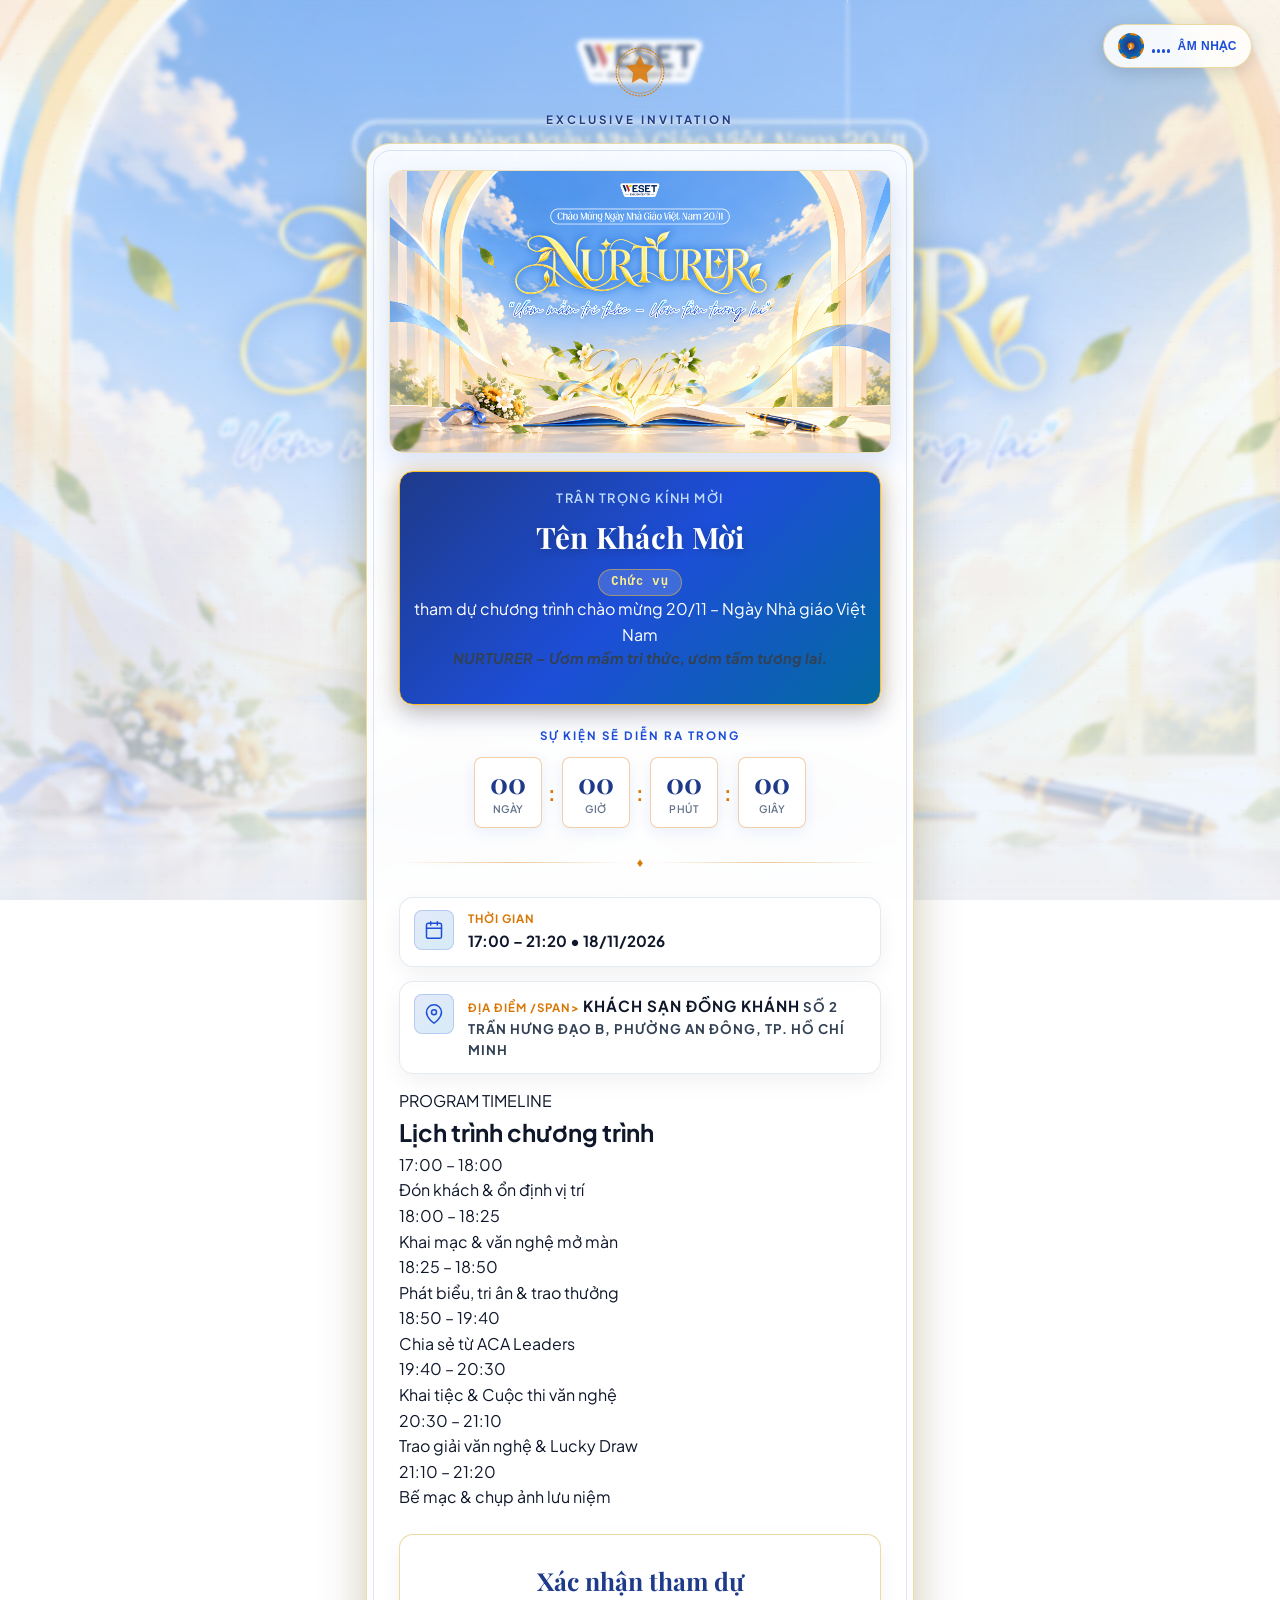
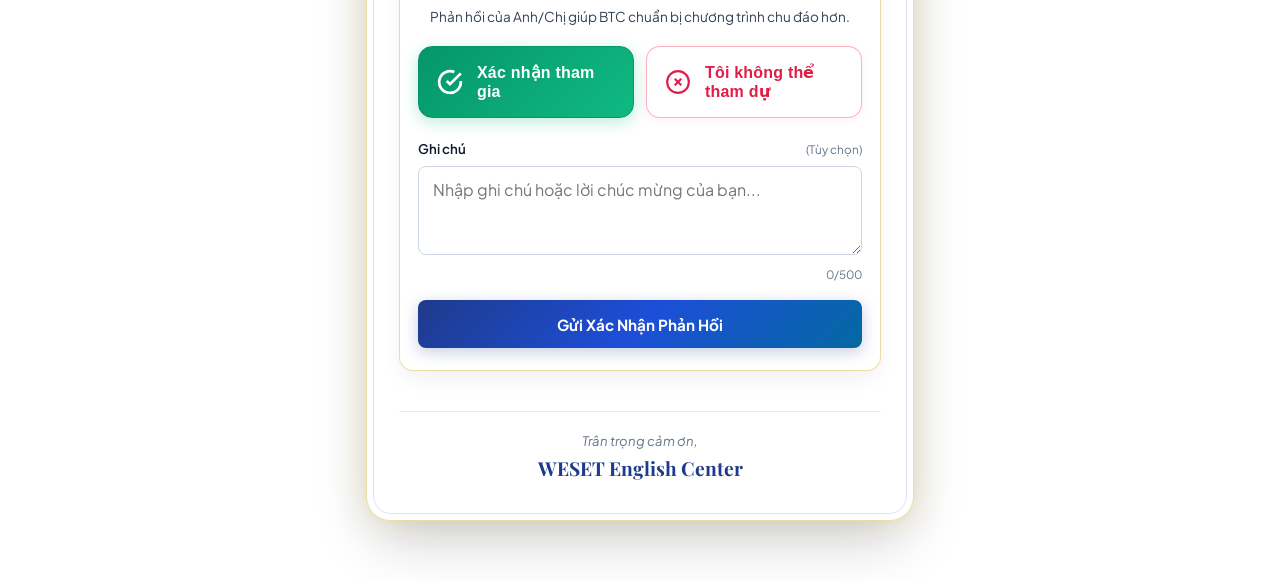
==== commit 9c6940f9: "Update index.html sửa 1 đống thứ" ====
--- a/index.html
+++ b/index.html
@@ -3,22 +3,22 @@
 <head>
   <meta charset="UTF-8">
   <meta name="viewport" content="width=device-width, initial-scale=1.0, maximum-scale=5.0">
-  <title>Thư Mời 20/11 - NURTURER | WESET English Center</title>
+  <title>Thư Mời tham dự 20/11 </title>
   
   <!-- SEO & OpenGraph Meta Tags for Bulk Email & Social Sharing -->
-  <meta name="description" content="NURTURER: Ươm mầm tri thức - Vươn tầm tương lai. Thư mời tham dự Lễ Kỷ Niệm Ngày Nhà Giáo Việt Nam 20/11 - WESET English Center.">
+  <meta name="description" content="NURTURER: Ươm mầm tri thức - Vươn tầm tương lai. Thư mời tham dự chương trình chào mừng Ngày Nhà Giáo Việt Nam 20/11 >
   <meta name="theme-color" content="#1d4ed8">
   
   <!-- OpenGraph / Facebook / Zalo -->
   <meta property="og:type" content="website">
   <meta property="og:url" content="https://yourusername.github.io/InviteTicketWebApp/">
-  <meta property="og:title" content="Thư Mời 20/11 - NURTURER | WESET English Center">
+  <meta property="og:title" content="Thư Mời tham dự ">
   <meta property="og:description" content="Ươm mầm tri thức - Vươn tầm tương lai. Kính mời Quý Thầy Cô & Quý Khách xác nhận RSVP trực tuyến.">
   <meta property="og:image" content="img/KEY VISUAL 2011.png">
   
   <!-- Twitter Card -->
   <meta name="twitter:card" content="summary_large_image">
-  <meta name="twitter:title" content="Thư Mời 20/11 - NURTURER | WESET English Center">
+  <meta name="twitter:title" content="Thư Mời tam dự">
   <meta name="twitter:description" content="Ươm mầm tri thức - Vươn tầm tương lai. Kính mời Quý Thầy Cô & Quý Khách xác nhận RSVP trực tuyến.">
   <meta name="twitter:image" content="img/KEY VISUAL 2011.png">
 
@@ -80,29 +80,19 @@
       
       <!-- Card Header -->
       <section class="card-hero">
-        <span class="invitation-tag">THƯ MỜI TRÂN TRỌNG • 20/11</span>
-        <h1 class="event-title" id="event-title">NURTURER 2026</h1>
-        <p class="event-subtitle" id="event-subtitle">"Ươm mầm tri thức — Vươn tầm tương lai"</p>
-
+                   
         <!-- Dynamic Guest Name Banner (Parsed from URL) -->
         <div class="guest-salutation-box" id="guest-salutation-box">
-          <div class="salutation-prefix">Trân trọng kính mời Quý Thầy Cô & Quý Khách:</div>
-          <h2 class="guest-name-display" id="guest-name-display">Quý Thầy Cô & Khách Quý</h2>
-          <div class="guest-ticket-badge" id="guest-ticket-badge">
-            <span class="badge-dot"></span>
-            <span class="ticket-code" id="guest-id-display">Mã khách mời: VIP-GUEST</span>
-          </div>
-          <div class="qr-toggle-wrapper">
-            <button type="button" id="btn-show-qr" class="btn-ticket-qr">
-              🎟️ Xem mã QR Check-in
-            </button>
-          </div>
-          <div id="ticket-qr-drawer" class="ticket-qr-drawer hidden">
-            <img id="qr-code-image" src="" alt="Mã QR Check-in" class="qr-code-img">
-            <span class="qr-hint">Xuất trình mã này tại bàn đón tiếp để check-in nhanh</span>
-          </div>
-        </div>
-      </section>
+          <div class="salutation-prefix">TRÂN TRỌNG KÍNH MỜI </div>
+          <h2 class="guest-name-display" id="guest-name-display">Tên Khách Mời</h2>
+         <div class="guest-ticket-badge" id="guest-ticket-badge">
+            <span class="ticket-code" id="guest-role-display">Chức vụ</span>
+                 </div>
+         <p class="event-description">tham dự chương trình chào mừng 20/11 – Ngày Nhà giáo Việt Nam</p>
+        <p class="event-subtitle" id="event-subtitle"><strong>NURTURER – Ươm mầm tri thức, ươm tầm tương lai.</strong></p>
+
+    </div>
+</section>
 
       <!-- Countdown Timer Section -->
       <section class="countdown-section" aria-label="Đếm ngược đến sự kiện">
@@ -147,9 +137,8 @@
           </div>
           <div class="detail-content">
             <span class="detail-label">Thời gian</span>
-            <strong class="detail-value" id="event-date">Thứ Sáu, ngày 20 tháng 11 năm 2026</strong>
-            <span class="detail-sub" id="event-time">Đón khách: 17:30 | Khai tiệc: 18:30</span>
-          </div>
+            <strong class="detail-value" id="event-date">17:00 – 21:20 • 18/11/2026</strong>
+                    </div>
         </div>
 
         <div class="detail-row">
@@ -160,60 +149,75 @@
             </svg>
           </div>
           <div class="detail-content">
-            <span class="detail-label">Địa điểm tổ chức</span>
-            <strong class="detail-value" id="event-venue">Grand Ballroom • Khách sạn Sheraton Saigon</strong>
-            <span class="detail-sub" id="event-address">88 Đồng Khởi, Phường Bến Nghé, Quận 1, TP. Hồ Chí Minh</span>
-          </div>
-        </div>
-
-        <div class="detail-row">
-          <div class="detail-icon-box">
-            <svg viewBox="0 0 24 24" fill="none" stroke="currentColor" stroke-width="1.8" stroke-linecap="round" stroke-linejoin="round">
-              <path d="M20.38 3.46L16 2a4 4 0 0 1-8 0L3.62 3.46a2 2 0 0 0-1.34 2.23l.58 3.47a1 1 0 0 0 .99.84H6v10a2 2 0 0 0 2 2h8a2 2 0 0 0 2-2V10h2.15a1 1 0 0 0 .99-.84l.58-3.47a2 2 0 0 0-1.34-2.23z"></path>
-            </svg>
-          </div>
-          <div class="detail-content">
-            <span class="detail-label">Trang phục (Dress Code)</span>
-            <strong class="detail-value" id="event-dresscode">Lịch sự / Trang trọng</strong>
-            <span class="detail-sub">Tông màu gợi ý: Xanh dương WESET, Trắng, Vàng Gold</span>
-          </div>
-        </div>
-
-        <!-- Action Links: Google Maps & Add to Calendar -->
-        <div class="action-links-grid">
-          <a href="#" id="btn-map" target="_blank" rel="noopener noreferrer" class="link-btn link-btn-outline">
-            <svg viewBox="0 0 24 24" fill="none" stroke="currentColor" stroke-width="2" stroke-linecap="round" stroke-linejoin="round" class="btn-icon">
-              <polygon points="1 6 1 22 8 18 16 22 23 18 23 2 16 6 8 2 1 6"></polygon>
-              <line x1="8" y1="2" x2="8" y2="18"></line>
-              <line x1="16" y1="6" x2="16" y2="22"></line>
-            </svg>
-            Xem bản đồ
-          </a>
-          <button type="button" id="btn-calendar" class="link-btn link-btn-outline">
-            <svg viewBox="0 0 24 24" fill="none" stroke="currentColor" stroke-width="2" stroke-linecap="round" stroke-linejoin="round" class="btn-icon">
-              <rect x="3" y="4" width="18" height="18" rx="2" ry="2"></rect>
-              <line x1="16" y1="2" x2="16" y2="6"></line>
-              <line x1="8" y1="2" x2="8" y2="6"></line>
-              <line x1="3" y1="10" x2="21" y2="10"></line>
-              <line x1="12" y1="14" x2="12" y2="18"></line>
-              <line x1="10" y1="16" x2="14" y2="16"></line>
-            </svg>
-            Lưu vào lịch
-          </button>
-        </div>
-      </section>
-
-      <div class="divider-gold" aria-hidden="true">
-        <span class="divider-diamond">♦</span>
-      </div>
+            <span class="detail-label">Địa điểm /span>
+            <strong class="detail-value" id="event-venue">Khách sạn Đồng Khánh</strong>
+            <span class="detail-sub" id="event-address">Số 2 Trần Hưng Đạo B, Phường An Đông, TP. Hồ Chí Minh</span>
+          </div>
+        </div>
+
+     
+        <!-- program timeline -->
+   <section class="timeline-section">
+    <div class="timeline-header">
+        <span class="timeline-subtitle">PROGRAM TIMELINE</span>
+        <h2 class="timeline-title">Lịch trình chương trình</h2>
+    </div>
+    
+    <div class="timeline-container">
+        <!-- Khung chứa đường kẻ dọc -->
+        <div class="timeline-line"></div>
+        
+        <div class="timeline-item">
+            <div class="timeline-dot"></div>
+            <div class="timeline-time">17:00 – 18:00</div>
+            <div class="timeline-content">Đón khách & ổn định vị trí</div>
+        </div>
+        
+        <div class="timeline-item">
+            <div class="timeline-dot"></div>
+            <div class="timeline-time">18:00 – 18:25</div>
+            <div class="timeline-content">Khai mạc & văn nghệ mở màn</div>
+        </div>
+        
+        <div class="timeline-item">
+            <div class="timeline-dot"></div>
+            <div class="timeline-time">18:25 – 18:50</div>
+            <div class="timeline-content">Phát biểu, tri ân & trao thưởng</div>
+        </div>
+        
+        <div class="timeline-item">
+            <div class="timeline-dot"></div>
+            <div class="timeline-time">18:50 – 19:40</div>
+            <div class="timeline-content">Chia sẻ từ ACA Leaders</div>
+        </div>
+        
+        <div class="timeline-item">
+            <div class="timeline-dot"></div>
+            <div class="timeline-time">19:40 – 20:30</div>
+            <div class="timeline-content">Khai tiệc & Cuộc thi văn nghệ</div>
+        </div>
+        
+        <div class="timeline-item">
+            <div class="timeline-dot"></div>
+            <div class="timeline-time">20:30 – 21:10</div>
+            <div class="timeline-content">Trao giải văn nghệ & Lucky Draw</div>
+        </div>
+        
+        <div class="timeline-item">
+            <div class="timeline-dot"></div>
+            <div class="timeline-time">21:10 – 21:20</div>
+            <div class="timeline-content">Bế mạc & chụp ảnh lưu niệm</div>
+        </div>
+    </div>
+</section>
 
       <!-- ==================== RSVP SECTION ==================== -->
       <section class="rsvp-section" id="rsvp-container">
         <div class="rsvp-header">
-          <span class="rsvp-eyebrow">PHẢN HỒI THAM DỰ</span>
-          <h3 class="rsvp-title">Xác Nhận Tham Gia</h3>
+         
+          <h3 class="rsvp-title">Xác nhận tham dự</h3>
           <p class="rsvp-subtitle">
-            Sự hiện diện của Quý Thầy Cô & Quý Khách là niềm vinh hạnh to lớn cho chúng tôi. Xin vui lòng phản hồi trước ngày <strong id="rsvp-deadline">17/11/2026</strong>.
+            Phản hồi của Anh/Chị giúp BTC chuẩn bị chương trình chu đáo hơn.
           </p>
         </div>
 
@@ -226,20 +230,7 @@
           <input type="hidden" id="input-attendance-status" name="attendance_status" value="">
 
           <!-- Read-only Guest Identification Preview in Form -->
-          <div class="form-guest-preview" id="form-guest-preview">
-            <div class="preview-avatar">
-              <svg viewBox="0 0 24 24" fill="none" stroke="currentColor" stroke-width="2">
-                <path d="M20 21v-2a4 4 0 0 0-4-4H8a4 4 0 0 0-4 4v2"></path>
-                <circle cx="12" cy="7" r="4"></circle>
-              </svg>
-            </div>
-            <div class="preview-meta">
-              <span class="preview-label">Khách mời xác nhận:</span>
-              <span class="preview-name" id="preview-guest-name">Quý Thầy Cô & Khách Quý</span>
-              <span class="preview-id" id="preview-guest-id">(Mã: VIP-GUEST)</span>
-            </div>
-          </div>
-
+        
           <!-- Optional Manual Name Input (Shown only when opened without ?name= parameter) -->
           <div class="form-group hidden" id="group-manual-name" style="margin-bottom: 16px;">
             <label for="input-manual-name" class="form-label">
@@ -263,8 +254,7 @@
                   <polyline points="22 4 12 14.01 9 11.01"></polyline>
                 </svg>
                 <span class="btn-main-text">Xác nhận tham gia</span>
-                <span class="btn-sub-text">Hẹn gặp bạn tại dạ tiệc</span>
-              </span>
+                           </span>
             </button>
 
             <button 
@@ -279,9 +269,8 @@
                   <line x1="15" y1="9" x2="9" y2="15"></line>
                   <line x1="9" y1="9" x2="15" y2="15"></line>
                 </svg>
-                <span class="btn-main-text">Tiếc quá, không thể tham gia</span>
-                <span class="btn-sub-text">Gửi lời chúc mừng đến BTC</span>
-              </span>
+                <span class="btn-main-text">Tôi không thể tham dự</span>
+                           </span>
             </button>
           </div>
 
@@ -292,7 +281,7 @@
             <div class="form-group">
               <label for="textarea-notes" class="form-label">
                 <span>Ghi chú</span>
-                <span class="label-hint">(Tùy chọn: Chế độ ăn uống, lời chúc, yêu cầu đặc biệt...)</span>
+                <span class="label-hint">(Tùy chọn)</span>
               </label>
               <textarea 
                 id="textarea-notes" 
@@ -325,8 +314,8 @@
               <polyline points="22 4 12 14.01 9 11.01"></polyline>
             </svg>
           </div>
-          <h4 class="submitted-title" id="submitted-title">Bạn Đã Phản Hồi RSVP</h4>
-          <p class="submitted-text" id="submitted-summary">Cảm ơn bạn đã phản hồi. Chúng tôi đã ghi nhận thông tin tham dự của bạn.</p>
+          <h4 class="submitted-title" id="submitted-title">Quý Thầy Cô & Quý Khách Đã Phản Hồi RSVP</h4>
+          <p class="submitted-text" id="submitted-summary">Cảm ơn Quý Thầy Cô & Quý Khách đã phản hồi. Chúng tôi đã ghi nhận thông tin tham dự của Quý Thầy Cô & Quý Khách.</p>
           <button type="button" id="btn-re-edit" class="btn-re-edit">
             Thay đổi lựa chọn phản hồi
           </button>
@@ -338,8 +327,7 @@
       <footer class="card-footer">
         <p class="host-line">Trân trọng cảm ơn,</p>
         <p class="host-signature" id="event-host">WESET English Center</p>
-        <p class="hotline-help">Hỗ trợ khách mời: <a href="tel:02838383838" class="hotline-link">028.3838.3838</a></p>
-      </footer>
+            </footer>
 
     </article>
   </main>
@@ -358,7 +346,7 @@
           </div>
         </div>
 
-        <h3 class="modal-title" id="modal-title">Cảm Ơn Bạn Đã Xác Nhận!</h3>
+        <h3 class="modal-title" id="modal-title">Cảm Ơn Quý Thầy Cô & Quý Khách Đã Xác Nhận!</h3>
         <p class="modal-guest-line" id="modal-guest-name">Kính gửi Quý Khách,</p>
         
         <div class="modal-status-box" id="modal-status-box">
@@ -366,7 +354,7 @@
         </div>
 
         <p class="modal-closing-note">
-          Thông tin phản hồi của bạn đã được chuyển tới Ban Tổ Chức. Chúc bạn một ngày tuyệt vời và hẹn gặp lại trong sự kiện!
+          Thông tin phản hồi của Quý Thầy Cô & Quý Khách đã được chuyển tới Ban Tổ Chức. Chúc Quý Thầy Cô & Quý Khách một ngày tuyệt vời và hẹn gặp lại trong sự kiện!
         </p>
 
         <div class="modal-actions">
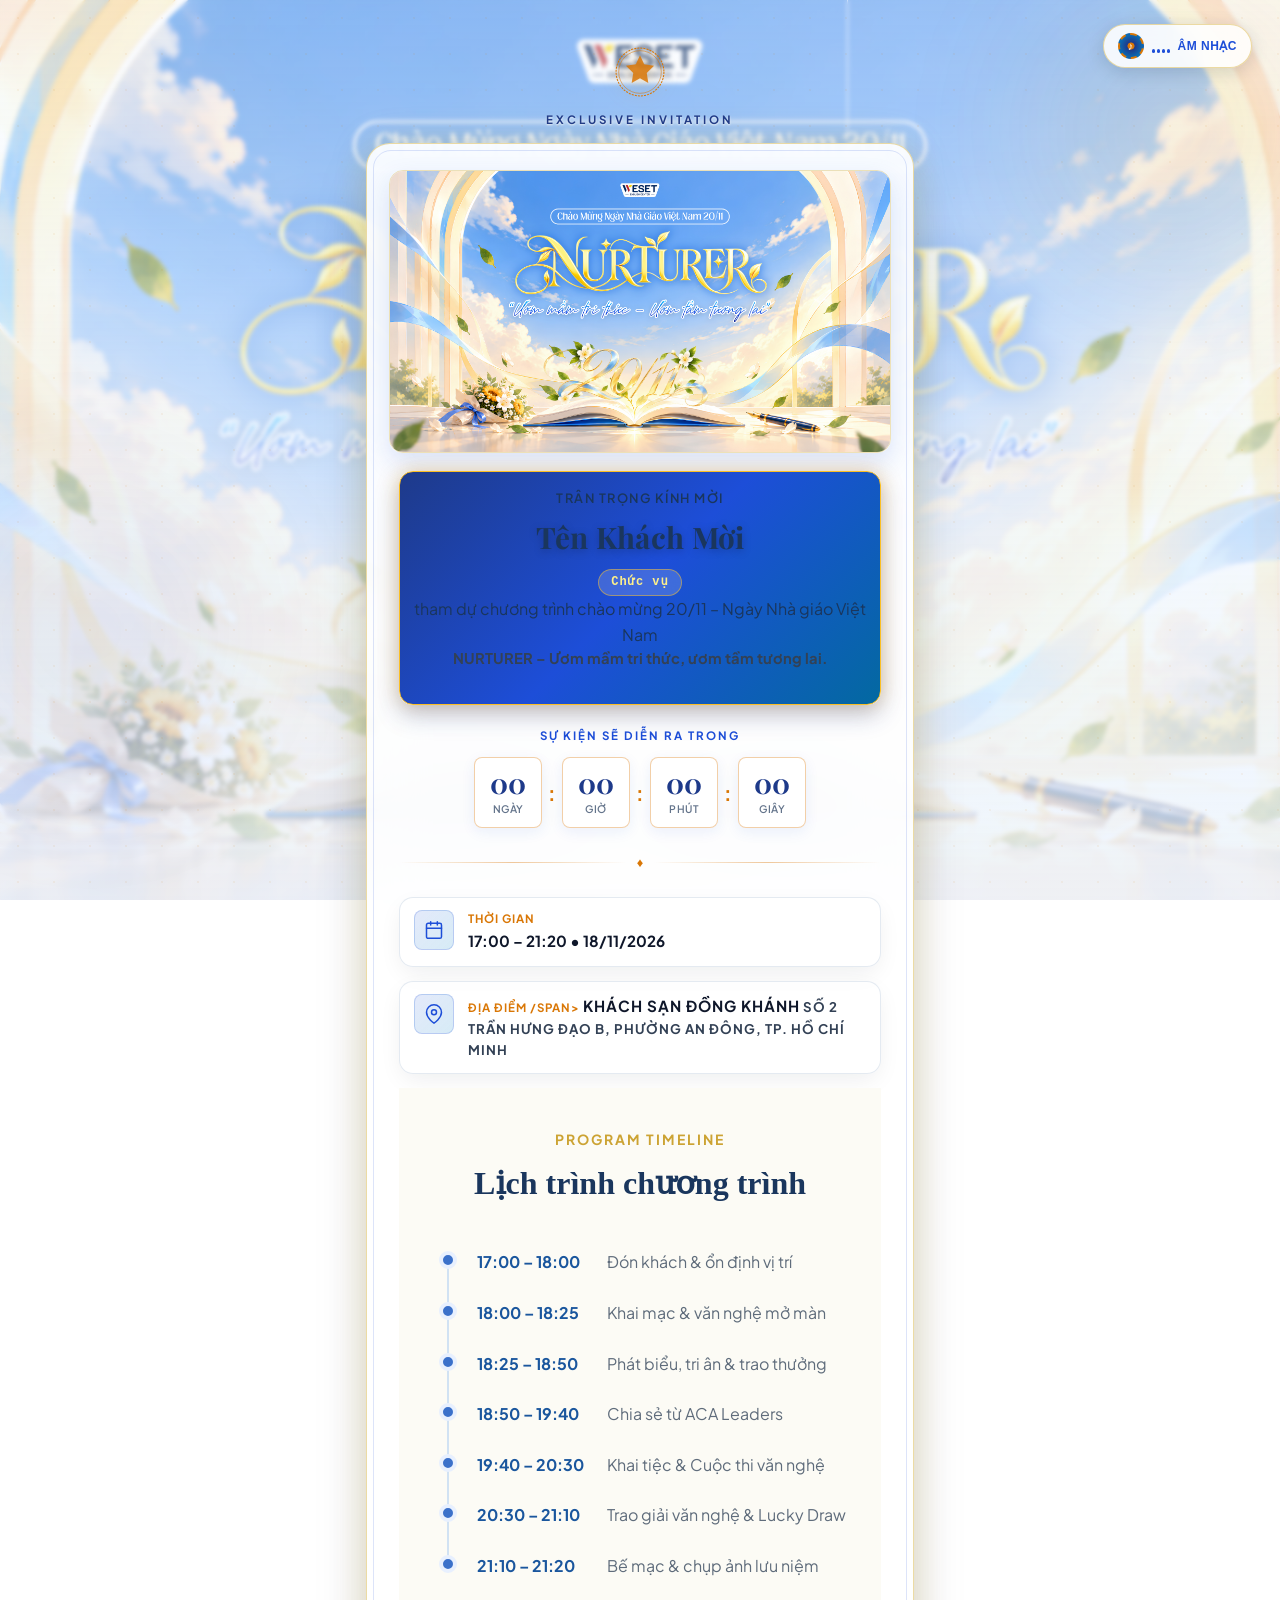
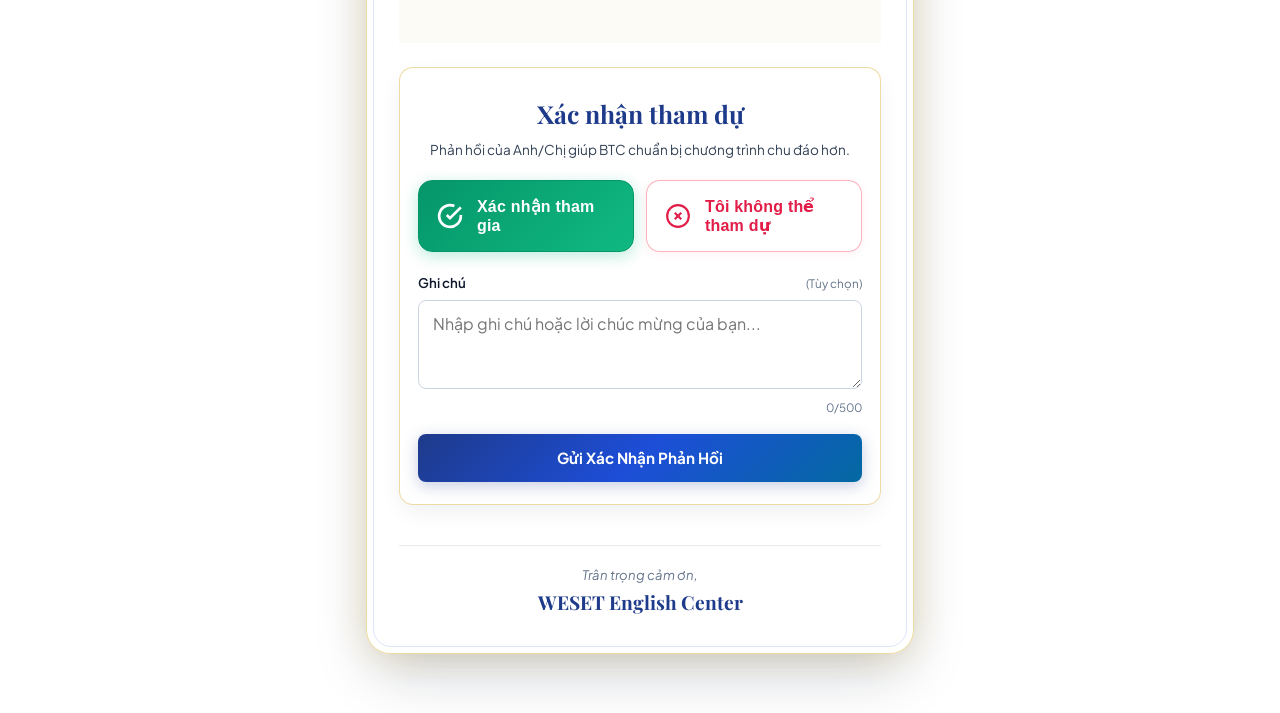
==== commit 10619507: "Update index.html" ====
--- a/index.html
+++ b/index.html
@@ -8,6 +8,7 @@
   <!-- SEO & OpenGraph Meta Tags for Bulk Email & Social Sharing -->
   <meta name="description" content="NURTURER: Ươm mầm tri thức - Vươn tầm tương lai. Thư mời tham dự chương trình chào mừng Ngày Nhà Giáo Việt Nam 20/11 >
   <meta name="theme-color" content="#1d4ed8">
+
   
   <!-- OpenGraph / Facebook / Zalo -->
   <meta property="og:type" content="website">
--- a/style.css
+++ b/style.css
@@ -391,7 +391,7 @@
   max-width: 460px;
   margin: 0 auto 18px auto;
   line-height: 1.5;
-  font-style: italic;
+  font-style: bold;
 }
 
 /* Guest Personalization Salutation Box (Royal Blue & Gold Gradient) */
@@ -403,12 +403,12 @@
   margin-top: 10px;
   position: relative;
   box-shadow: 0 10px 25px rgba(30, 58, 138, 0.28), 0 0 20px var(--gold-glow);
-  color: #ffffff;
+  color: #1a365d;
 }
 
 .salutation-prefix {
   font-size: 0.8rem;
-  color: #bfdbfe; /* Light Sky */
+  color: #1a365d; /* Light Sky */
   text-transform: uppercase;
   letter-spacing: 1.5px;
   font-weight: 600;
@@ -418,7 +418,7 @@
   font-family: var(--font-serif);
   font-size: clamp(1.4rem, 4.5vw, 1.85rem);
   font-weight: 700;
-  color: #ffffff;
+  color: #1a365d;
   margin: 4px 0 6px 0;
   letter-spacing: 0.3px;
   word-break: break-word;
@@ -456,50 +456,12 @@
   margin-top: 10px;
 }
 
-.btn-ticket-qr {
-  display: inline-flex;
-  align-items: center;
-  gap: 6px;
-  background: rgba(255, 255, 255, 0.18);
-  border: 1px dashed rgba(251, 191, 36, 0.6);
-  color: #ffffff;
-  font-size: 0.76rem;
-  font-weight: 600;
-  padding: 5px 14px;
-  border-radius: var(--radius-full);
-  cursor: pointer;
-  transition: all var(--transition-fast);
-}
 
 .btn-ticket-qr:hover {
   background: rgba(255, 255, 255, 0.28);
   border-color: var(--gold-light);
 }
 
-.ticket-qr-drawer {
-  margin-top: 12px;
-  padding: 14px;
-  background: #ffffff;
-  border-radius: var(--radius-sm);
-  display: flex;
-  flex-direction: column;
-  align-items: center;
-  animation: fadeIn 0.3s ease;
-  box-shadow: 0 4px 15px rgba(0, 0, 0, 0.15);
-}
-
-.qr-code-img {
-  width: 140px;
-  height: 140px;
-  display: block;
-}
-
-.qr-hint {
-  font-size: 0.75rem;
-  color: #64748b;
-  margin-top: 8px;
-  text-align: center;
-}
 
 /* --------------------------------------------------------------------------
    7. Countdown Section
@@ -683,6 +645,87 @@
   height: 16px;
 }
 
+.timeline-section {
+    padding: 40px 20px;
+    background-color: #fcfbf5; /* Màu nền vàng nhạt */
+    text-align: center;
+}
+
+.timeline-header {
+    margin-bottom: 40px;
+}
+
+.timeline-subtitle {
+    display: block;
+    color: #cca333; /* Màu vàng đồng */
+    font-size: 14px;
+    font-weight: bold;
+    letter-spacing: 2px;
+    margin-bottom: 8px;
+    text-transform: uppercase;
+}
+
+.timeline-title {
+    color: #1a365d; /* Màu xanh navy */
+    font-size: 32px;
+    font-weight: 700;
+    margin: 0;
+    font-family: serif;
+}
+
+.timeline-container {
+    position: relative;
+    max-width: 600px;
+    margin: 0 auto;
+    text-align: left;
+    padding-left: 20px;
+}
+
+/* Đường kẻ dọc màu xanh lợt */
+.timeline-line {
+    position: absolute;
+    top: 10px;
+    bottom: 10px;
+    left: 28px;
+    width: 2px;
+    background-color: #d1e2f3; 
+    z-index: 1;
+}
+
+.timeline-item {
+    display: flex;
+    align-items: flex-start;
+    margin-bottom: 25px;
+    position: relative;
+    z-index: 2;
+}
+
+/* Dấu chấm tròn (được bọc trong một viền mờ) */
+.timeline-dot {
+    width: 18px;
+    height: 18px;
+    background-color: #3b71ca;
+    border-radius: 50%;
+    border: 4px solid #e8f0fe;
+    margin-right: 20px;
+    flex-shrink: 0;
+    margin-top: 2px;
+}
+
+.timeline-time {
+    color: #1a569d;
+    font-weight: bold;
+    font-size: 16px;
+    width: 130px;
+    flex-shrink: 0;
+}
+
+.timeline-content {
+    color: #5f6c7b;
+    font-size: 16px;
+    flex-grow: 1;
+}
+
 /* --------------------------------------------------------------------------
    9. RSVP Section & Form
    -------------------------------------------------------------------------- */
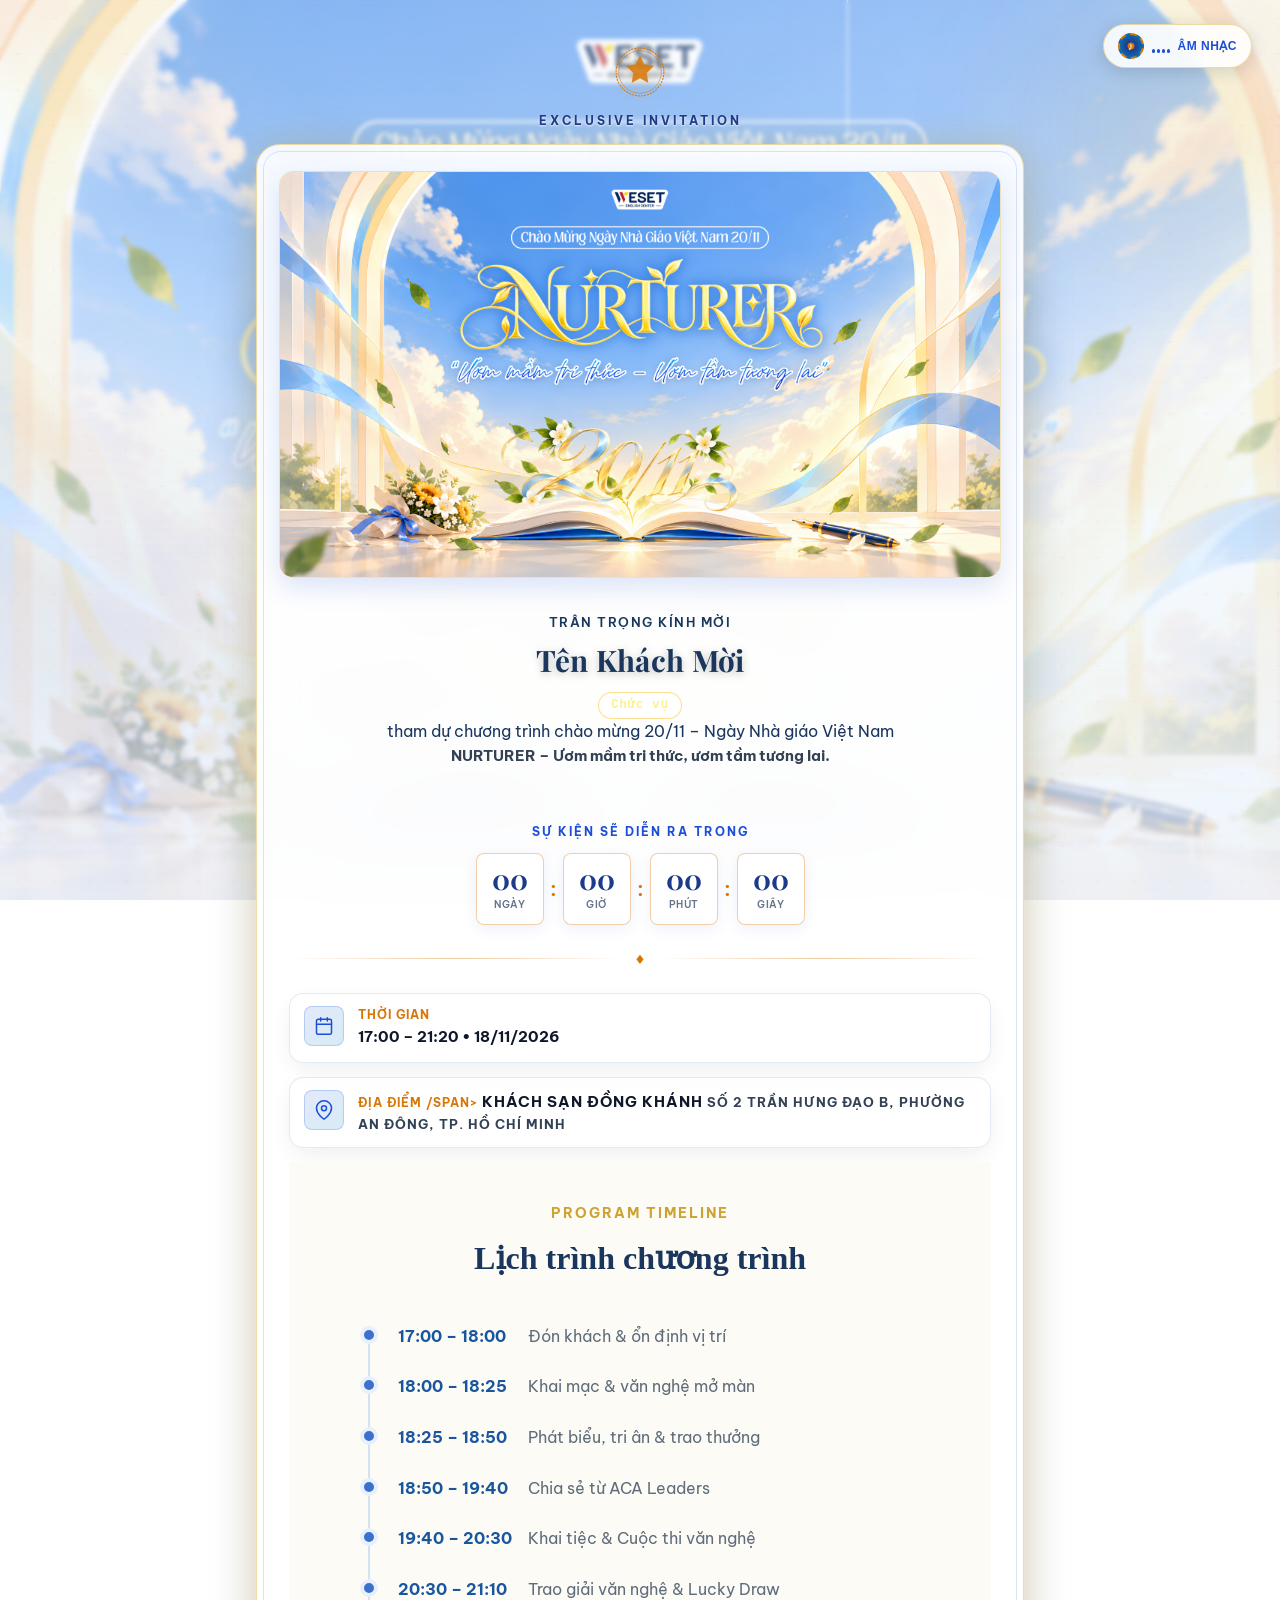
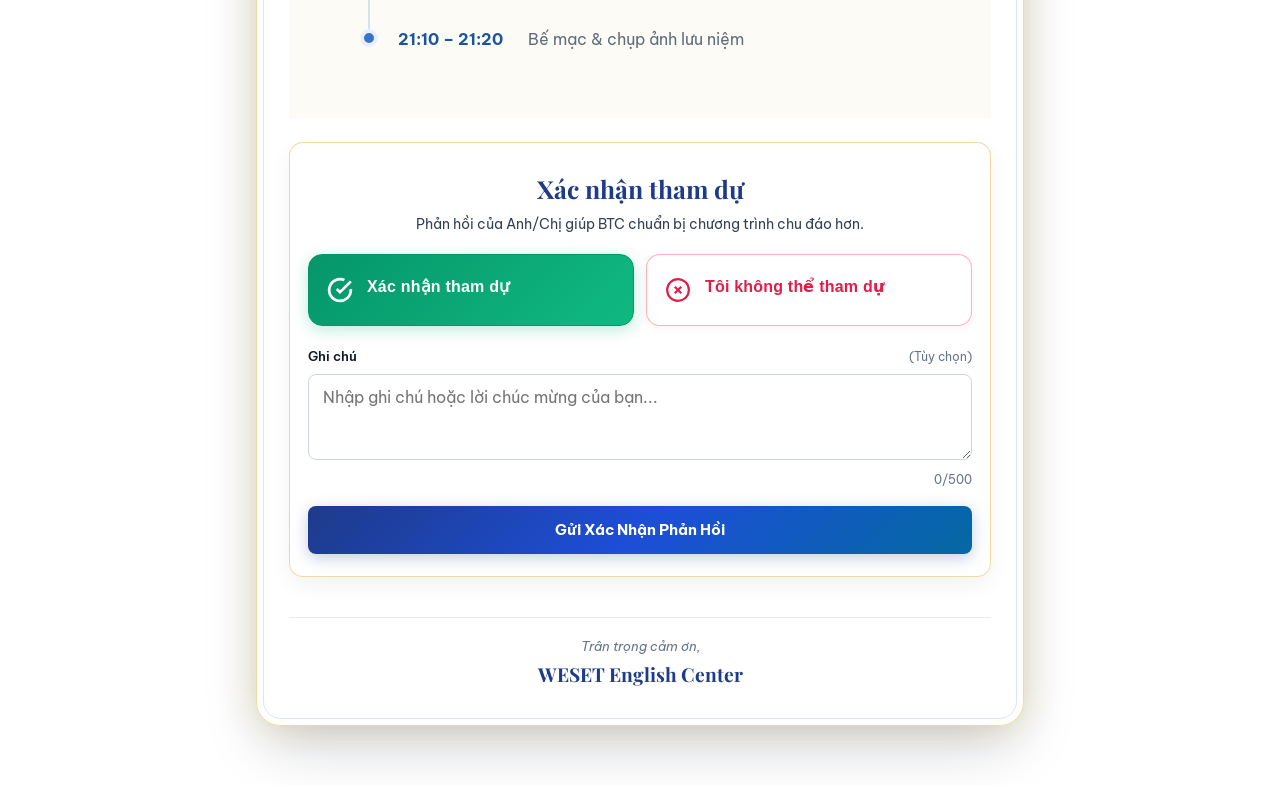
==== commit 23798984: "Update index.html" ====
--- a/index.html
+++ b/index.html
@@ -254,7 +254,7 @@
                   <path d="M22 11.08V12a10 10 0 1 1-5.93-9.14"></path>
                   <polyline points="22 4 12 14.01 9 11.01"></polyline>
                 </svg>
-                <span class="btn-main-text">Xác nhận tham gia</span>
+                <span class="btn-main-text">Xác nhận tham dự</span>
                            </span>
             </button>
 
--- a/style.css
+++ b/style.css
@@ -7,6 +7,7 @@
 /* --------------------------------------------------------------------------
    1. CSS Custom Properties / Design Tokens
    -------------------------------------------------------------------------- */
+@import url('https://fonts.googleapis.com/css2?family=Be+Vietnam+Pro:ital,wght@0,300;0,400;0,500;0,600;0,700;1,400;1,500;1,600;1,700&display=swap');
 :root {
   /* Brand Colors from Key Visual */
   --weset-blue: #1d4ed8;
@@ -56,7 +57,7 @@
 
   /* Typography */
   --font-serif: 'Playfair Display', Georgia, serif;
-  --font-sans: 'Plus Jakarta Sans', -apple-system, BlinkMacSystemFont, "Segoe UI", Roboto, sans-serif;
+  --font-sans: "Be Vietnam Pro", system-ui, sans-serif;
 
   /* Radii & Shadows */
   --radius-sm: 8px;
@@ -274,7 +275,7 @@
   position: relative;
   z-index: 1;
   width: 100%;
-  max-width: 580px;
+  max-width: 800px;
   margin: 0 auto;
   padding: 24px 16px 60px 16px;
 }
@@ -396,13 +397,10 @@
 
 /* Guest Personalization Salutation Box (Royal Blue & Gold Gradient) */
 .guest-salutation-box {
-  background: var(--royal-gradient);
-  border: 1.5px solid var(--gold-light);
   border-radius: var(--radius-md);
   padding: 16px 14px;
   margin-top: 10px;
   position: relative;
-  box-shadow: 0 10px 25px rgba(30, 58, 138, 0.28), 0 0 20px var(--gold-glow);
   color: #1a365d;
 }
 
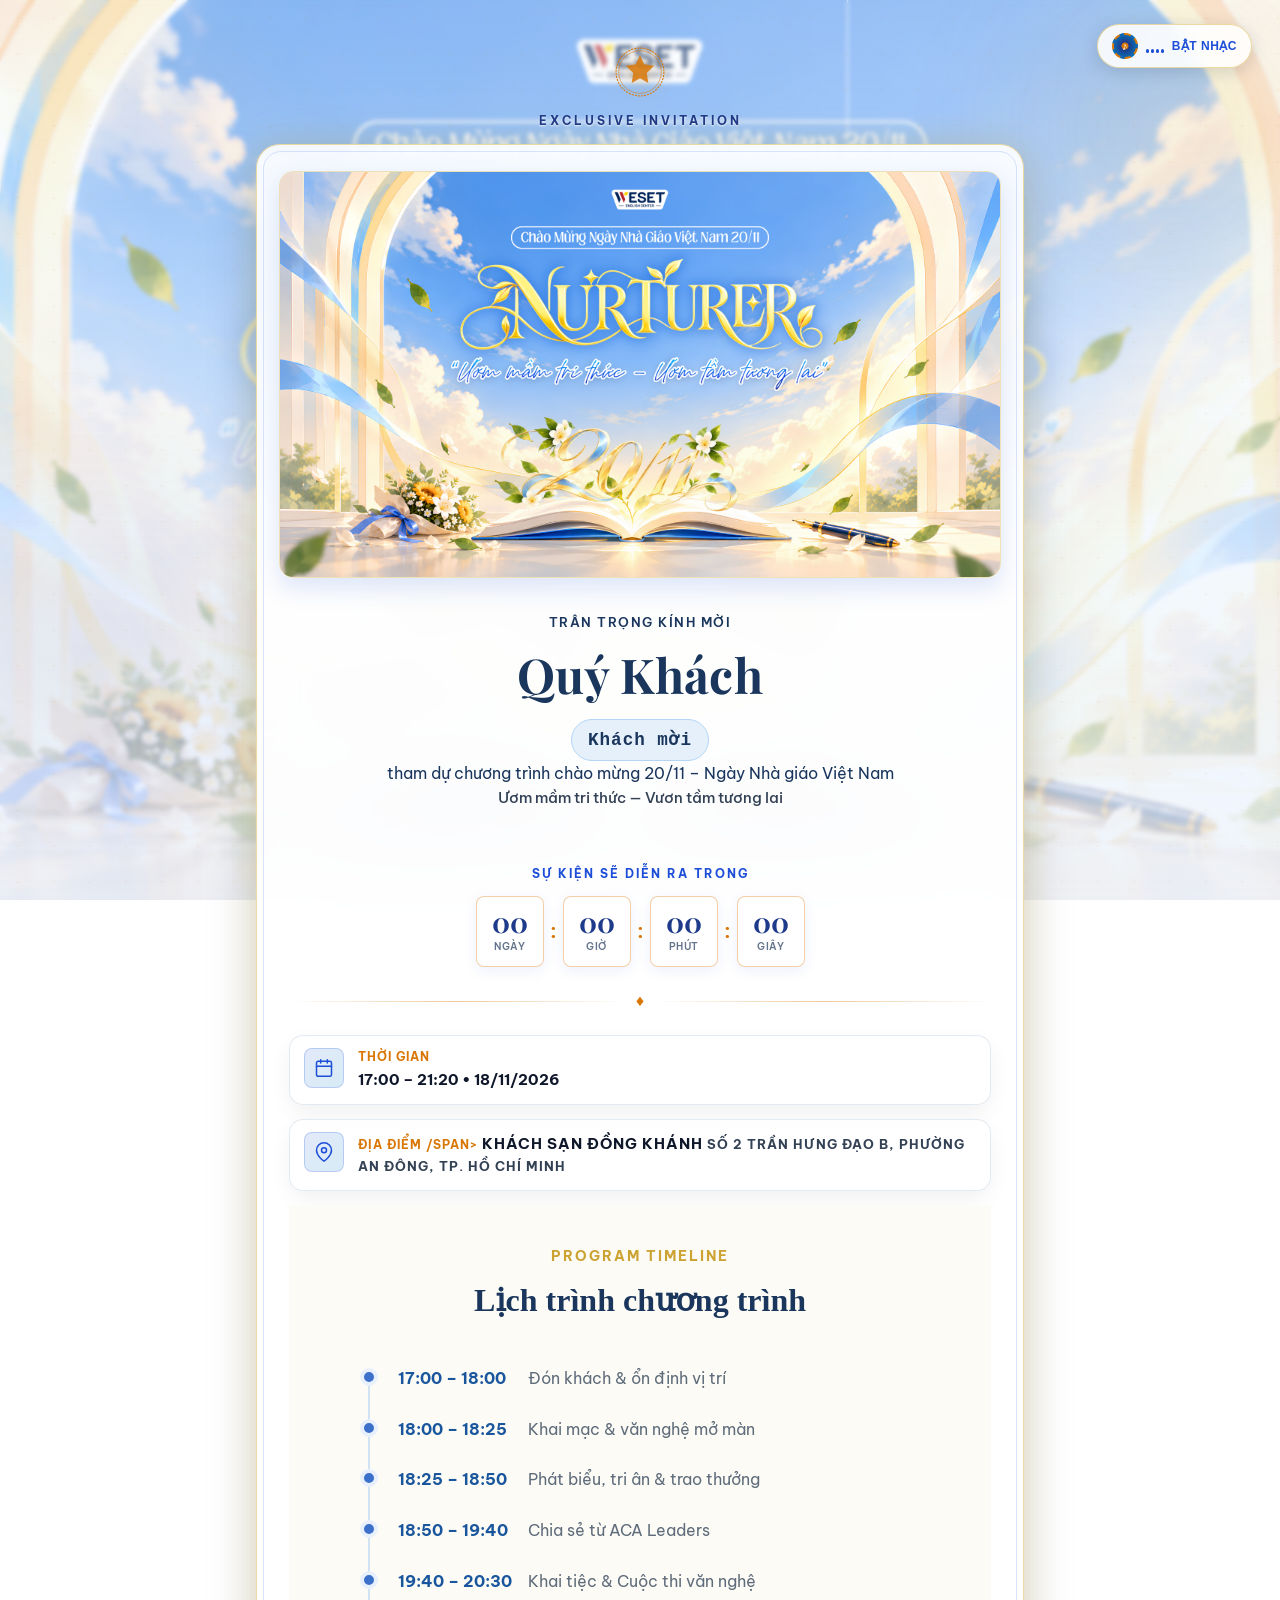
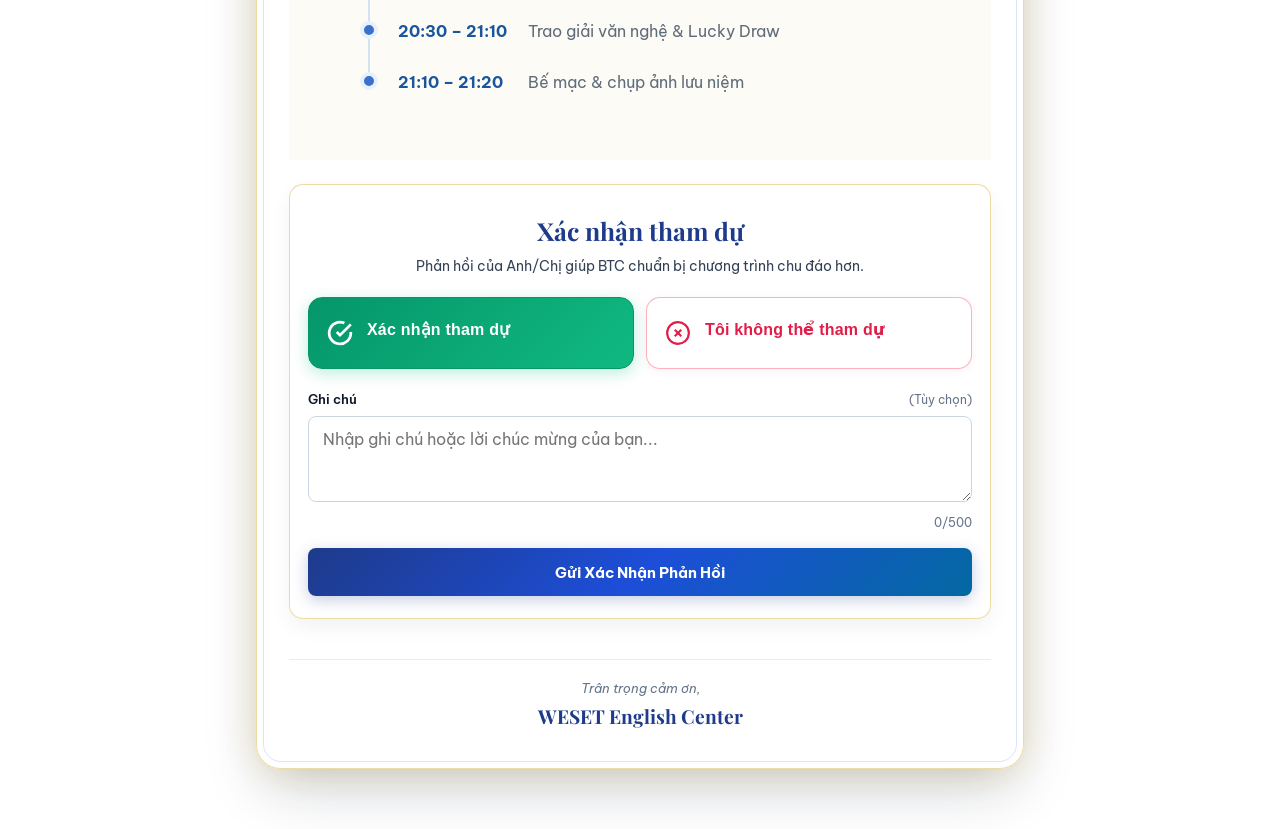
==== commit fda90553: "Update index.html" ====
--- a/index.html
+++ b/index.html
@@ -87,8 +87,8 @@
           <div class="salutation-prefix">TRÂN TRỌNG KÍNH MỜI </div>
           <h2 class="guest-name-display" id="guest-name-display">Tên Khách Mời</h2>
          <div class="guest-ticket-badge" id="guest-ticket-badge">
-            <span class="ticket-code" id="guest-role-display">Chức vụ</span>
-                 </div>
+    <span class="ticket-code" id="guest-id-display">Chức vụ</span>
+</div>
          <p class="event-description">tham dự chương trình chào mừng 20/11 – Ngày Nhà giáo Việt Nam</p>
         <p class="event-subtitle" id="event-subtitle"><strong>NURTURER – Ươm mầm tri thức, ươm tầm tương lai.</strong></p>
 
--- a/style.css
+++ b/style.css
@@ -414,26 +414,28 @@
 
 .guest-name-display {
   font-family: var(--font-serif);
-  font-size: clamp(1.4rem, 4.5vw, 1.85rem);
+  font-size: clamp(2rem, 6vw, 3rem);
   font-weight: 700;
   color: #1a365d;
   margin: 4px 0 6px 0;
   letter-spacing: 0.3px;
   word-break: break-word;
-  text-shadow: 0 2px 8px rgba(0, 0, 0, 0.25);
-}
+ }
 
 .guest-ticket-badge {
-  display: inline-flex;
-  align-items: center;
-  gap: 6px;
-  background: rgba(255, 255, 255, 0.16);
-  backdrop-filter: blur(6px);
-  border: 1px solid rgba(251, 191, 36, 0.5);
-  padding: 3px 12px;
-  border-radius: var(--radius-full);
-}
-
+    display: inline-flex;
+    align-items: center;
+    gap: 6px;
+    background: #e6f0fa;
+    color: #1a365d !important;
+    font-weight: 700;
+    white-space: nowrap;
+    backdrop-filter: blur(6px);
+    border: 1px solid #b3d4f5;
+    padding: 6px 16px;
+    border-radius: var(--radius-full);
+   font-size: 1.1rem !important;
+}
 .badge-dot {
   width: 7px;
   height: 7px;
@@ -443,9 +445,9 @@
 }
 
 .ticket-code {
-  font-size: 0.75rem;
+  font-size: 1.1rem;
   font-family: monospace;
-  color: #fef08a; /* Warm light yellow */
+ color: #1a365d;
   letter-spacing: 1px;
   font-weight: 600;
 }
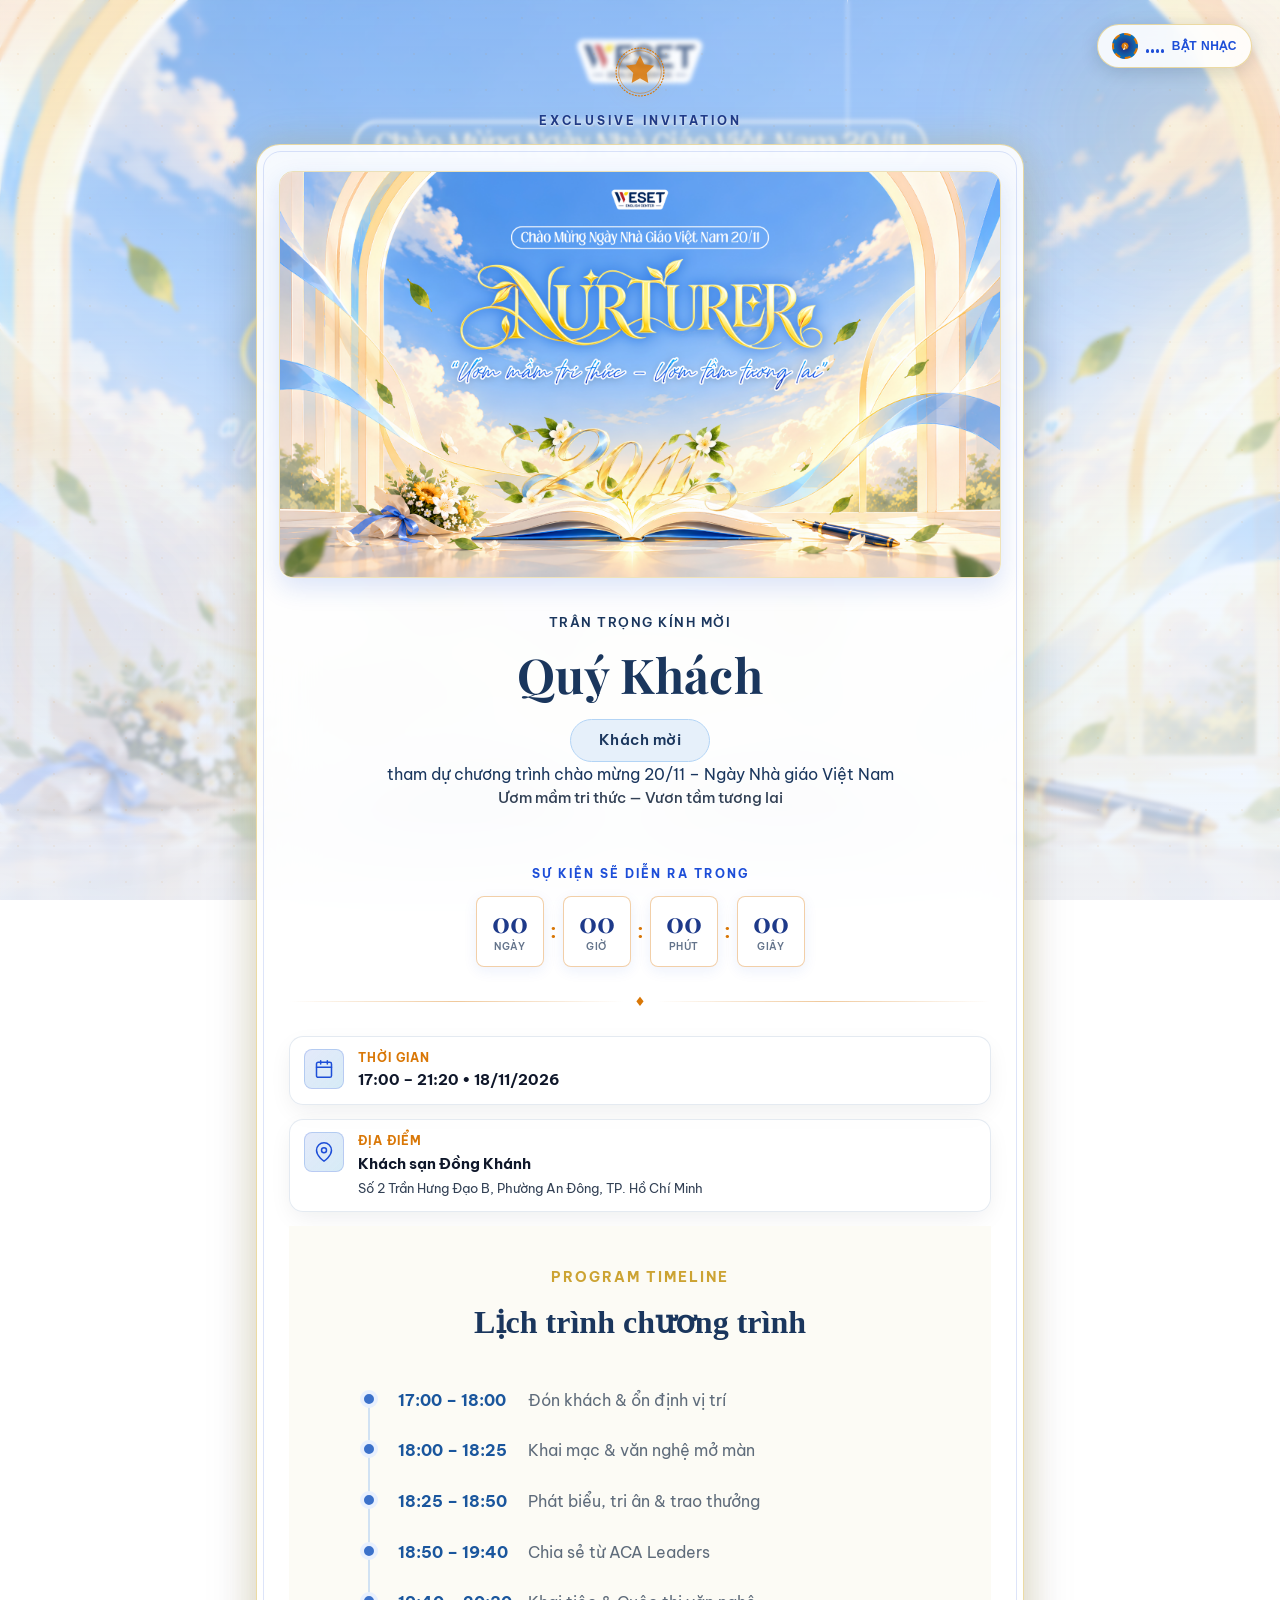
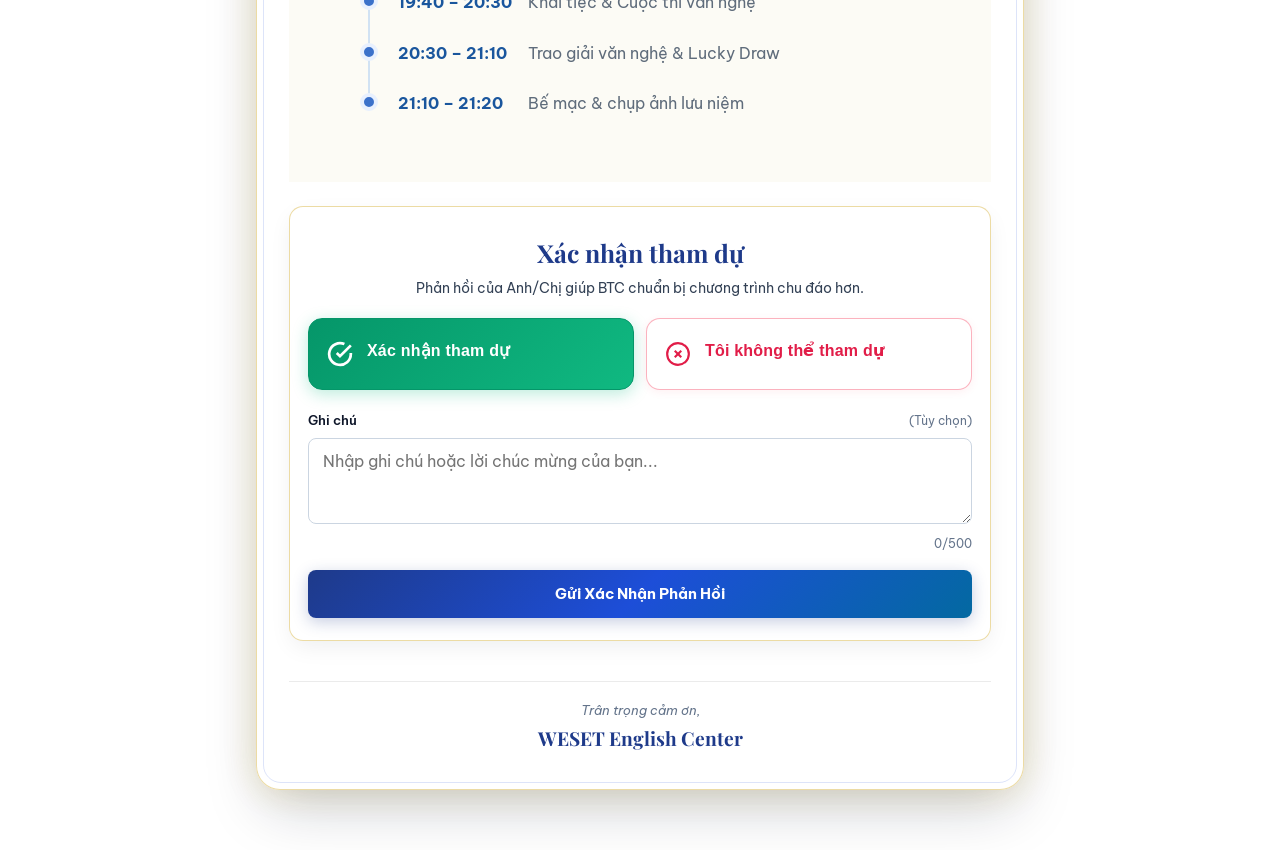
==== commit a781c42f: "Update index.html" ====
--- a/index.html
+++ b/index.html
@@ -150,7 +150,7 @@
             </svg>
           </div>
           <div class="detail-content">
-            <span class="detail-label">Địa điểm /span>
+            <span class="detail-label"<span>ĐỊA ĐIỂM</span>
             <strong class="detail-value" id="event-venue">Khách sạn Đồng Khánh</strong>
             <span class="detail-sub" id="event-address">Số 2 Trần Hưng Đạo B, Phường An Đông, TP. Hồ Chí Minh</span>
           </div>
--- a/style.css
+++ b/style.css
@@ -445,11 +445,19 @@
 }
 
 .ticket-code {
-  font-size: 1.1rem;
-  font-family: monospace;
- color: #1a365d;
-  letter-spacing: 1px;
-  font-weight: 600;
+    font-size: 0.95rem;
+    font-family: 'Be Vietnam Pro', sans-serif !important; /* Ép nhận font Be Vietnam Pro */
+    color: #1a365d;
+    letter-spacing: 0.5px;
+    font-weight: 600;
+    
+    /* Các thuộc tính ép xuống dòng và bọc gọn trong khung */
+    white-space: normal !important;
+    word-break: break-word !important;
+    overflow-wrap: break-word !important;
+    max-width: 100%;
+    display: inline-block;
+    padding: 2px 12px;
 }
 
 .qr-toggle-wrapper {
